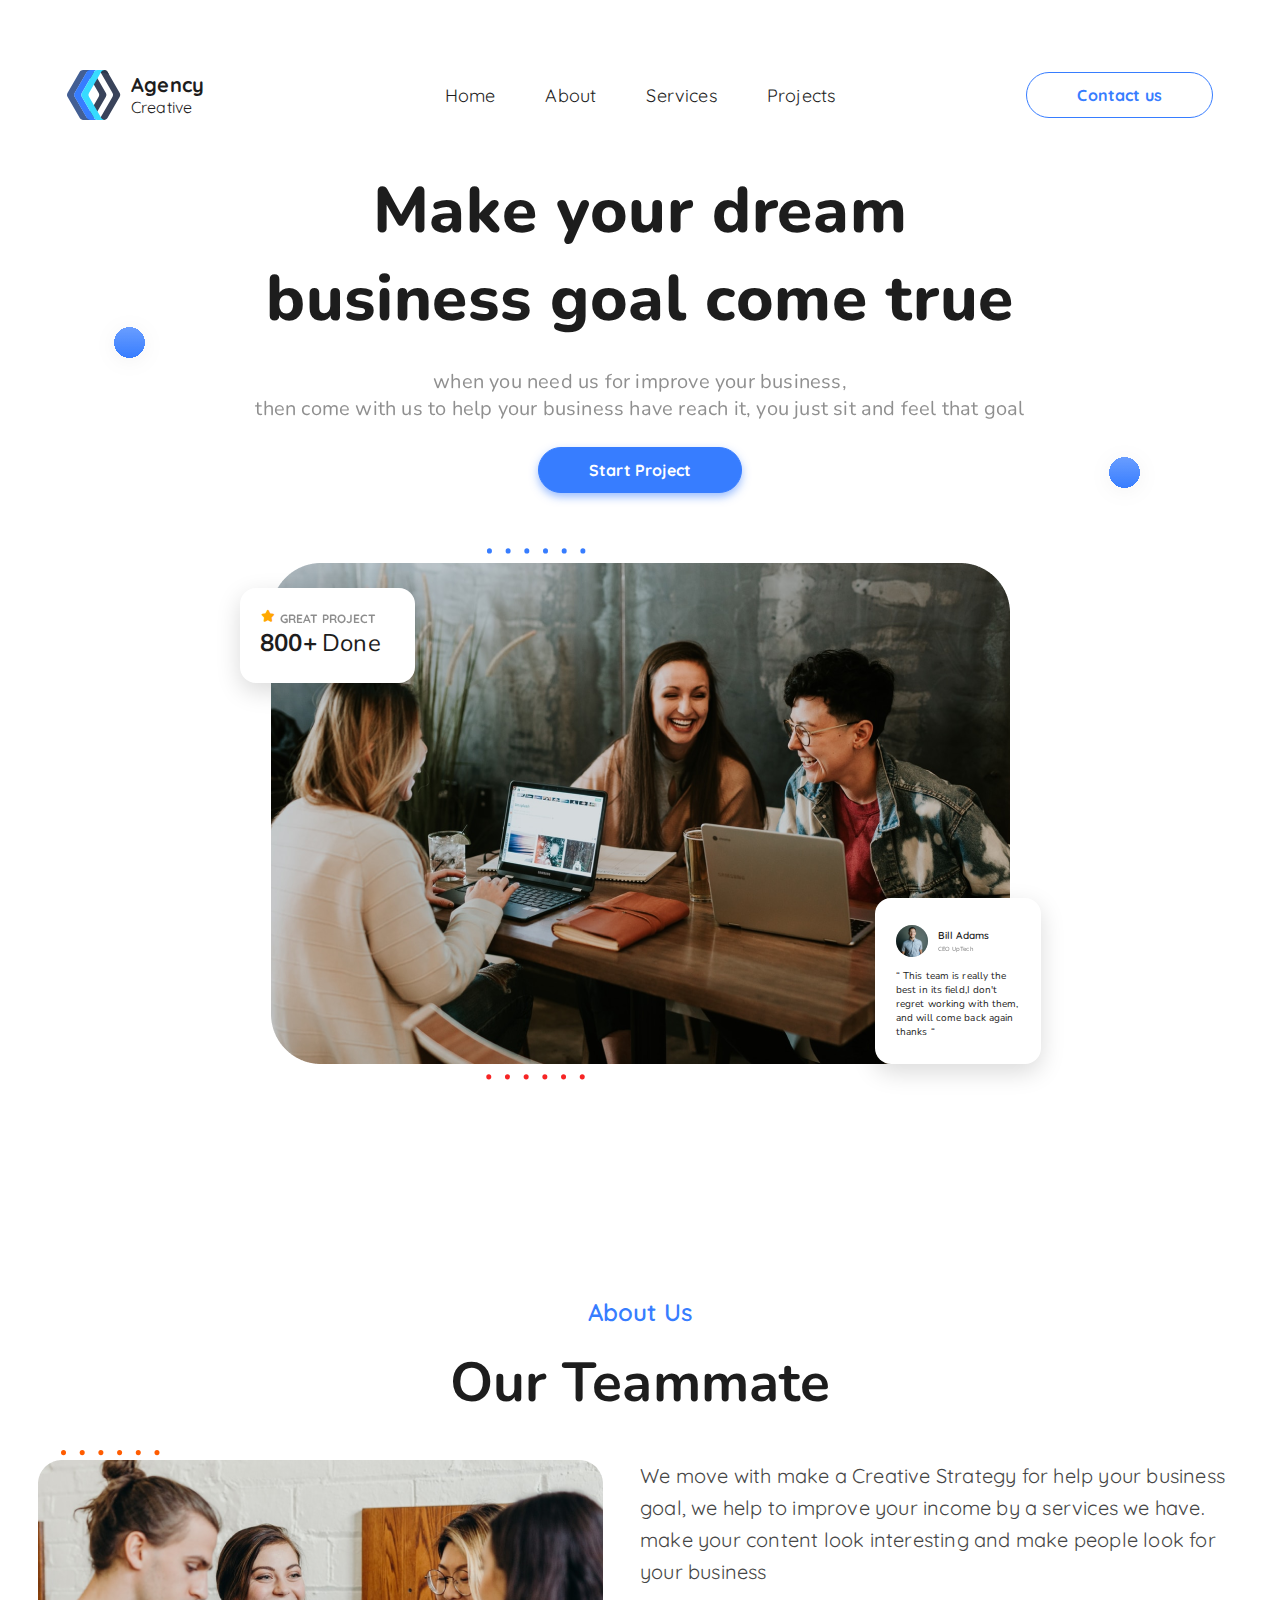
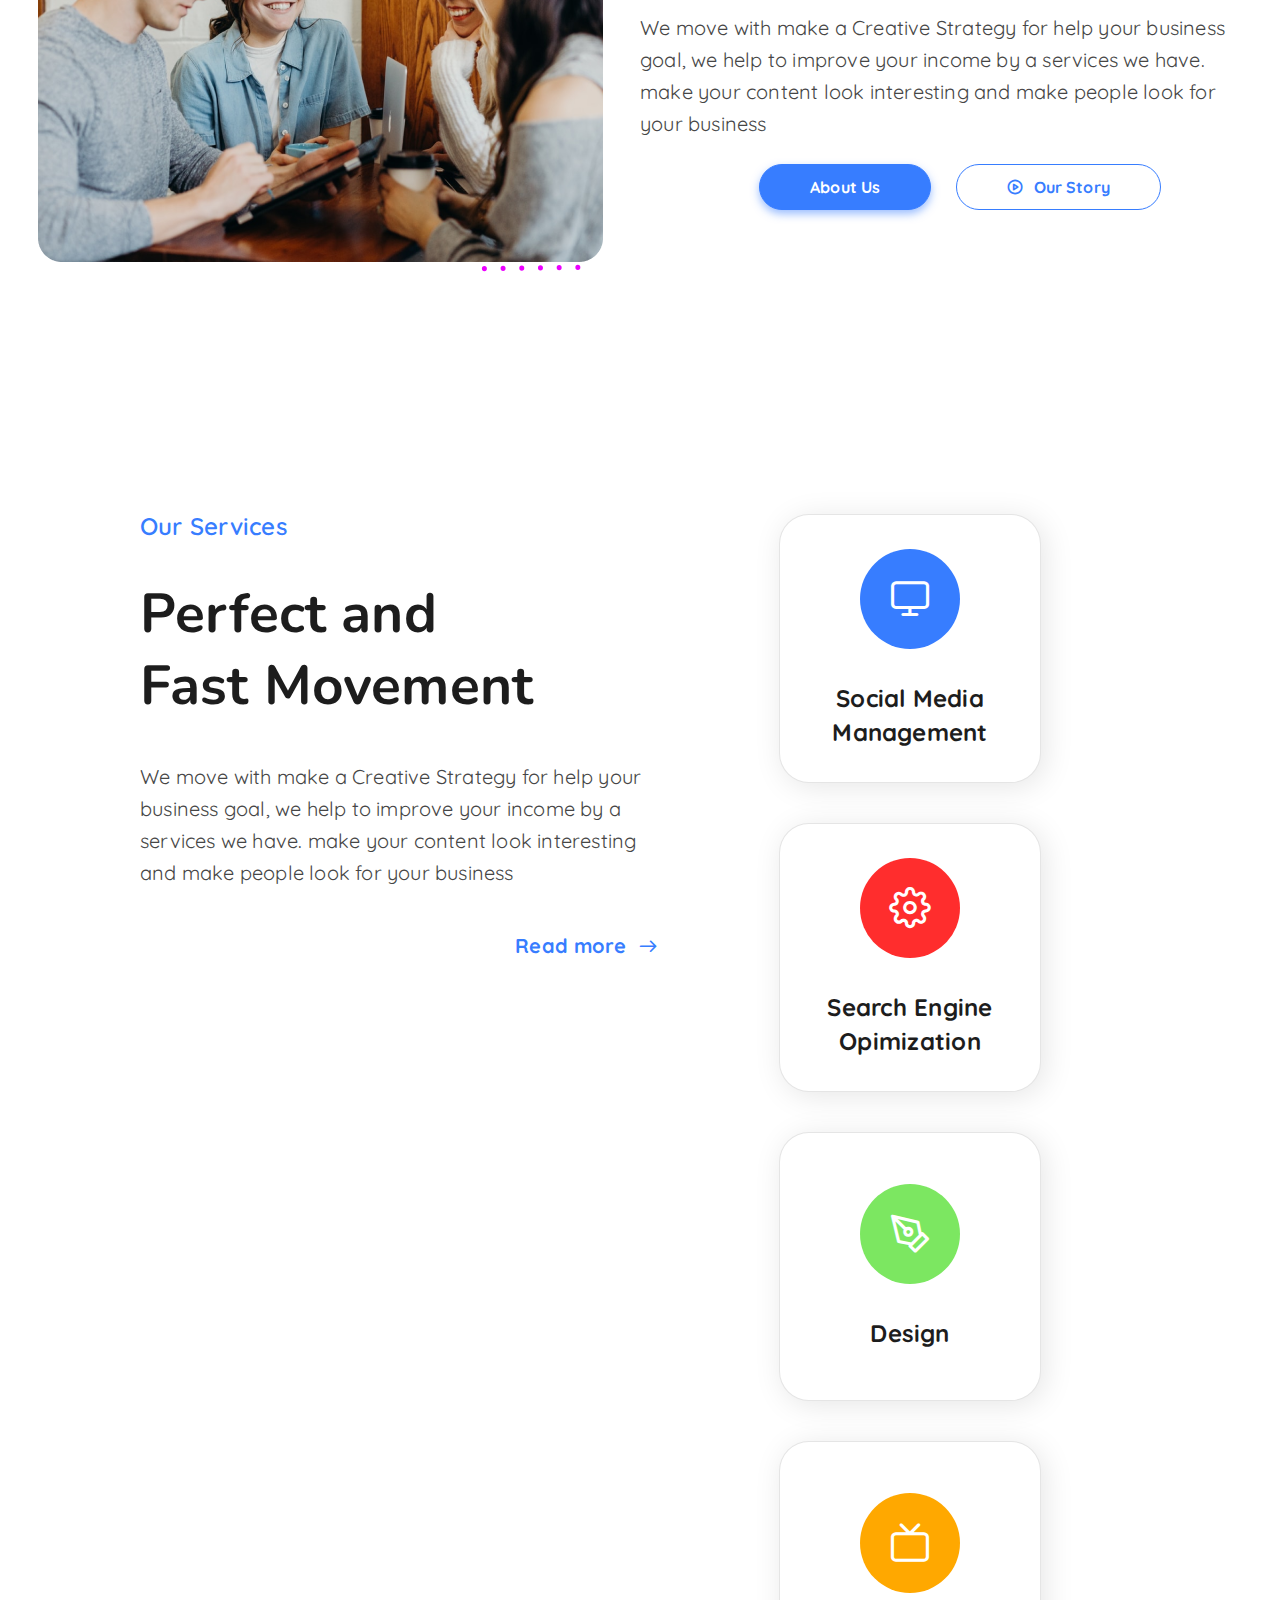
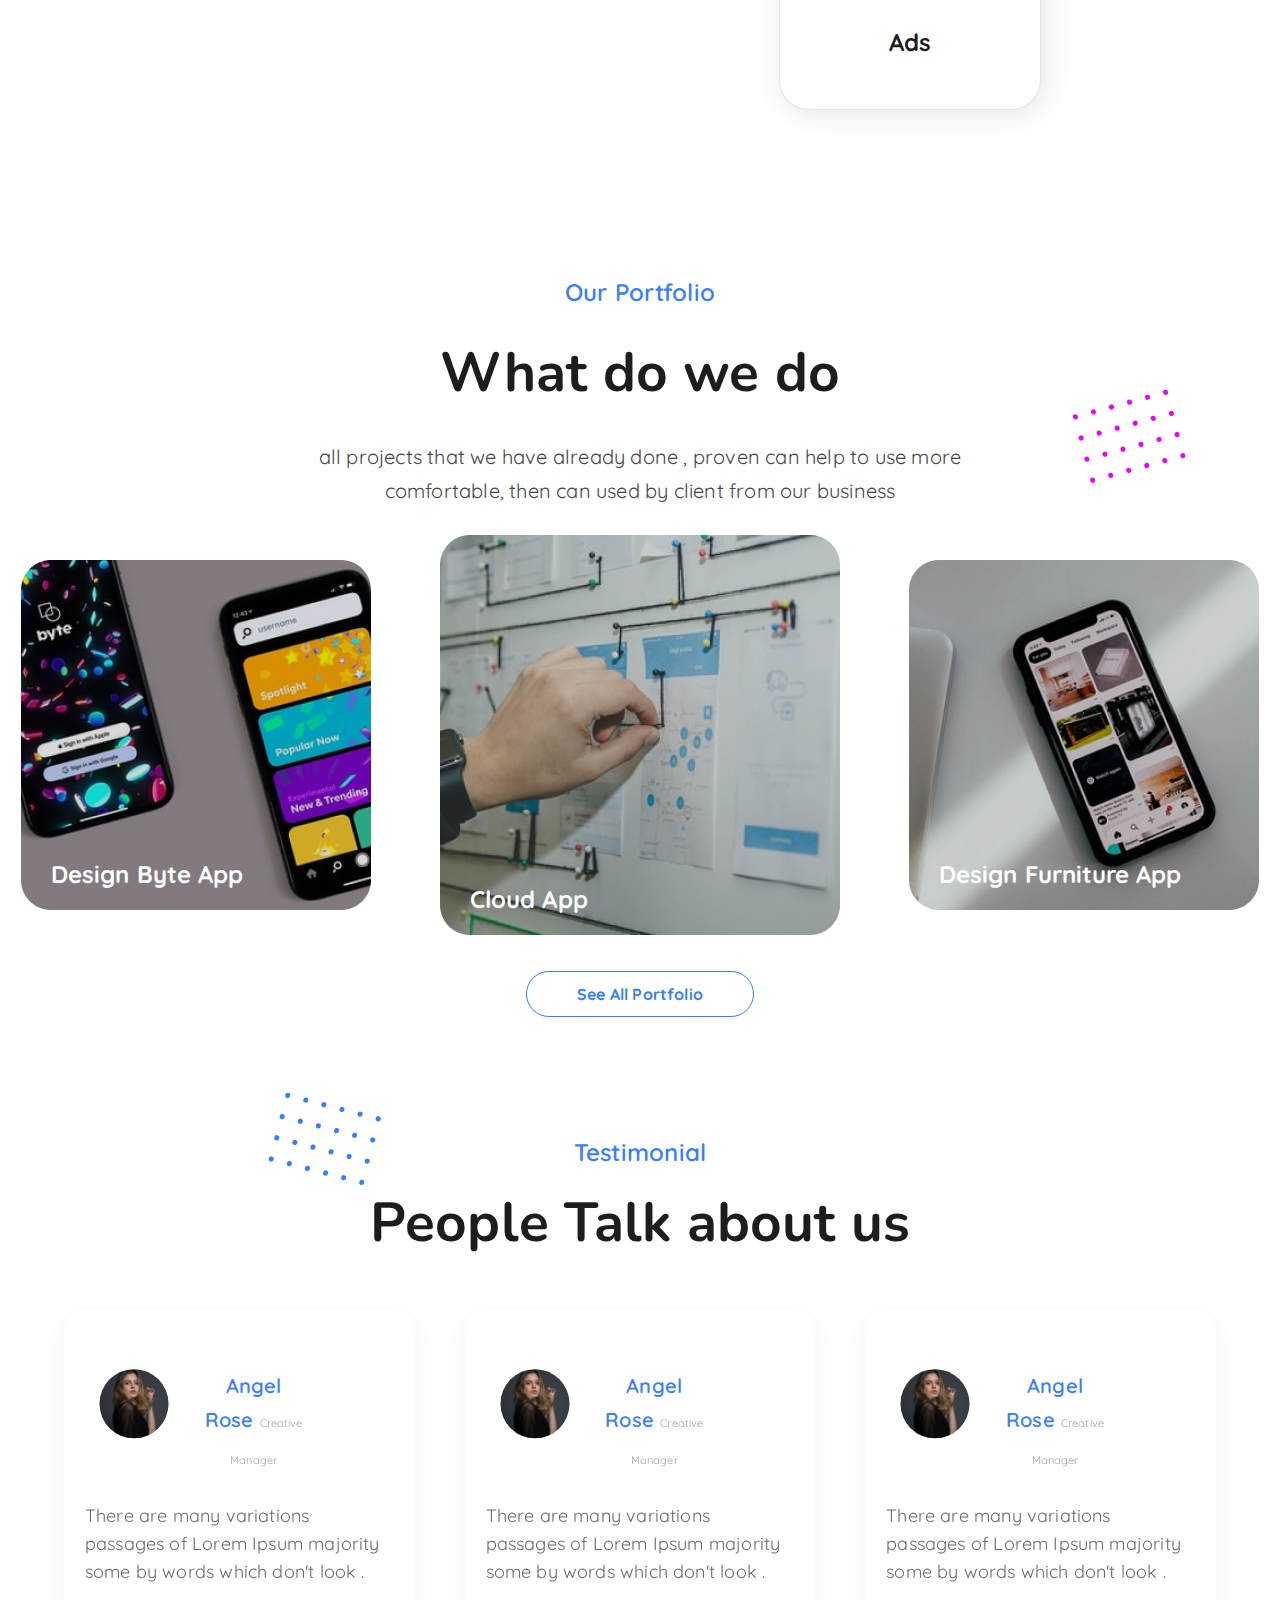
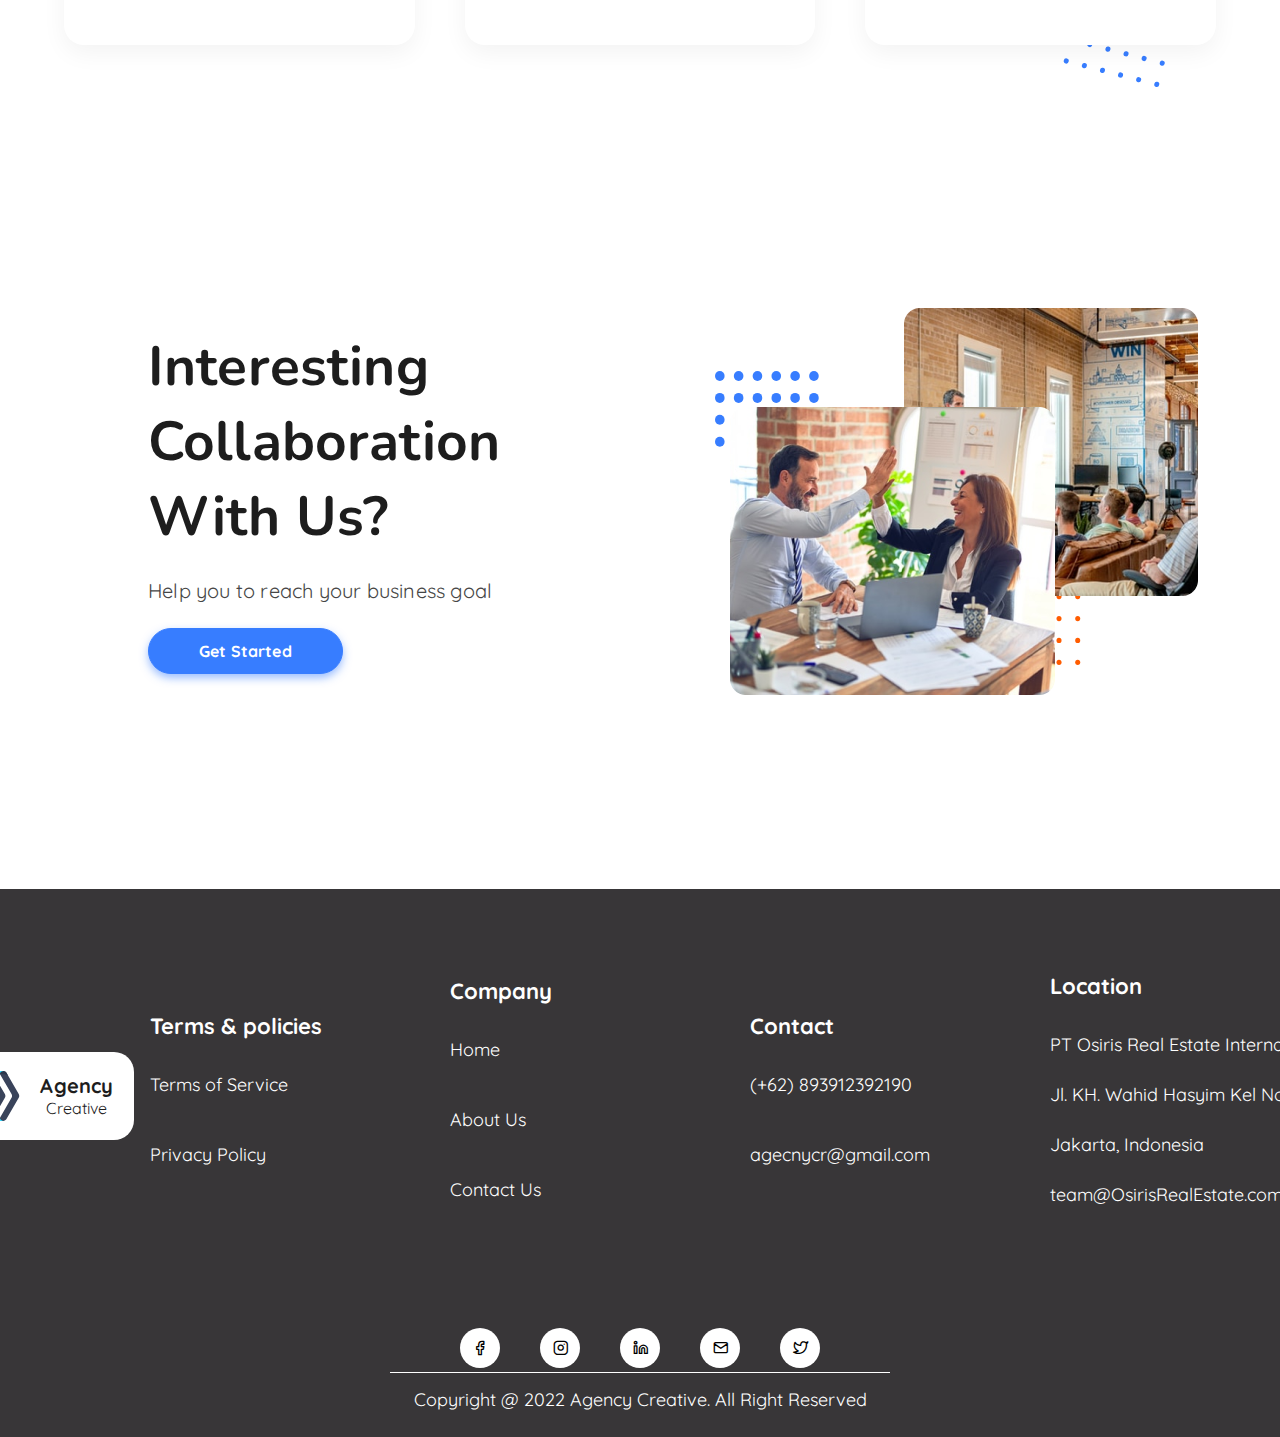
==== index.html @ a47e3cff "final project" ====
<!DOCTYPE html>
<html lang="en">
  <head>
    <meta charset="UTF-8" />
    <meta name="viewport" content="width=device-width, initial-scale=1.0" />
    <title>Landing Page</title>
    <link rel="stylesheet" href="./assets/css/style.css" />
    <link
      rel="stylesheet"
      href="https://cdnjs.cloudflare.com/ajax/libs/font-awesome/6.4.2/css/all.min.css"
      integrity="sha512-z3gLpd7yknf1YoNbCzqRKc4qyor8gaKU1qmn+CShxbuBusANI9QpRohGBreCFkKxLhei6S9CQXFEbbKuqLg0DA=="
      crossorigin="anonymous"
      referrerpolicy="no-referrer"
    />
    <link rel="stylesheet" href="./assets/icons/icons/style.css" />
    <link rel="stylesheet" href="./assets/css/responsive.css" />
  </head>
  <body>
    <!-- Landing Page Header part -->
    <header class="landing-page-header">
      <div class="container header-container">
        <nav class="navbar">
          <ul class="navbar-list">
            <li class="navbar-list--item list-item--total">
              <img
                class="navbar-list--item__image"
                src="./assets/img/creative_agency_svg.svg"
                alt="creative agency picture or image"
              />
              <div class="navbar-list--title">
                <a
                  href="agency creative page link"
                  class="navbar-list--title__paragraf"
                  >Agency</a
                >
                <span class="navbar-list--title__subtitle">Creative</span>
              </div>
            </li>
            <li class="navbar-list--item">
              <ul class="navbar-link--list">
                <li class="navbar-link--list__item">
                  <a href="" class="navbar-list--item__link">Home</a>
                </li>
                <li class="navbar-link--list__item">
                  <a href="" class="navbar-list--item__link">About</a>
                </li>
                <li class="navbar-link--list__item">
                  <a href="" class="navbar-list--item__link">Services</a>
                </li>
                <li class="navbar-link--list__item">
                  <a href="" class="navbar-list--item__link">Projects</a>
                </li>
              </ul>
            </li>
            <li class="navbar-list--item list-item--button">
              <button class="navbar-list--item__button common-button-item">
                Contact us
              </button>
            </li>
          </ul>
        </nav>
      </div>
    </header>

    <!-- Landing Page Main part -->
    <main>
      <!-- Introduction section -->
      <section class="introduction-section">
        <div class="container introduction-container">
          <img
            src="./assets/img/blue ball.svg"
            alt="blue balll"
            class="blue-ball"
          />
          <img
            src="./assets/img/COMRED BALL.svg"
            alt="RED balll"
            class="red-ball"
          />
          <div class="introduction-item">
            <h1 class="introduction-item--title">
              Make your dream business goal come true
            </h1>
            <p class="introduction-item--subtitle">
              when you need us for improve your business,<br />
              then come with us to help your business have reach it, you just
              sit and feel that goal
            </p>
            <button class="introduction-item--button common-button-item">
              Start Project
            </button>
          </div>
          <img
            src="./assets/img/blue ball.svg"
            alt="blue balll"
            class="blue-ball2"
          />
          <div class="introduction-project">
            <div class="introduction-project--bluedott">
              <img src="./assets/img/blue-dott.svg" alt="blue dotted image" />
            </div>
            <div class="introduction-project--card">
              <i class="icon-star-1"></i>
              <span class="introduction-project--card__title"
                >Great Project</span
              >
              <p class="introduction-project--card__subtitle">
                <span class="introduction-project--card__insubtitle">800+</span>
                Done
              </p>
            </div>
            <img
              src="./assets/img/project about.png"
              alt="project about conversition"
              class="introduction-project--card__image"
            />
            <div class="introduction-project--authorcard">
              <div class="introduction-project--authorcard__image">
                <img src="./assets/img/CEO-1.svg" alt="ceo one picture" />
                <p class="introduction-project--authorcard__name">
                  Bill Adams
                  <span class="introduction-project--authorcard__subtitle"
                    >CEO UpTech</span
                  >
                </p>
              </div>
              <p class="introduction-project--authorcard__about">
                “ This team is really the best in its field,I don't regret
                working with them, and will come back again thanks “
              </p>
            </div>
            <div class="introduction-project--reddott">
              <img src="./assets/img/red-dott.svg" alt="red dotted image" />
            </div>
          </div>
        </div>
      </section>
      <!-- About section -->
      <section class="section-about">
        <div class="container container-section--about">
          <a href="#" class="section-about--mean">About Us</a>
          <p class="section-about--title common-style">Our Teammate</p>
          <div class="section-about--card">
            <div class="section-about--card__item">
              <img
                src="./assets/img/origin-dott.svg"
                alt="red dotted picture"
                class="card-item--odott"
              />
              <img src="./assets/img/our-team.png" alt="our team group" />
              <img
                src="./assets/img/violet-dott.svg"
                alt="violet dotted picture"
                class="card-item--vdott"
              />
            </div>
            <div class="section-about--card__item">
              <p class="about-section--item__subtitle common-paragraf">
                We move with make a Creative Strategy for help your business
                goal, we help to improve your income by a services we have. make
                your content look interesting and make people look for your
                business
              </p>
              <p class="about-section--item__subtitle common-paragraf">
                We move with make a Creative Strategy for help your business
                goal, we help to improve your income by a services we have. make
                your content look interesting and make people look for your
                business
              </p>
              <div class="card-item-buttons">
                <button
                  class="about-section--item__button common-button-item introduction-item--button"
                >
                  About Us
                </button>
                <button
                  class="about-section--item__button common-button-item navbar-list--item__button"
                >
                  <i class="icon-play-circle"></i>Our Story
                </button>
              </div>
            </div>
          </div>
        </div>
      </section>
      <!-- Perfect and Fast Movement -->
      <section class="move-section">
        <div class="container">
          <div class="movement-item movemnet-item--container">
            <a href="#" class="movement-item--link">Our Services</a>
            <p class="movement-item--title common-style">
              Perfect and Fast Movement
            </p>
            <span class="movement-item--subtitle common-paragraf"
              >We move with make a Creative Strategy for help your business
              goal, we help to improve your income by a services we have. make
              your content look interesting and make people look for your
              business</span
            >
            <a href="#" class="movement-item--read"
              >Read more <i class="icon-arrow-right"></i
            ></a>
          </div>
          <div class="movement-item">
            <div class="movement-item--card">
              <div class="movement-item--card__circle circle-1">
                <i class="icon-monitor"></i>
              </div>
              <p class="movement-item--card__title">Social Media Management</p>
            </div>
            <div class="movement-item--card">
              <div class="movement-item--card__circle circle-2">
                <i class="icon-settings"></i>
              </div>
              <p class="movement-item--card__title">
                Search Engine Opimization
              </p>
            </div>
            <div class="movement-item--card">
              <div class="movement-item--card__circle circle-3">
                <i class="icon-pen-tool"></i>
              </div>
              <p class="movement-item--card__title">Design</p>
            </div>
            <div class="movement-item--card">
              <div class="movement-item--card__circle circle-4">
                <i class="icon-tv"></i>
              </div>
              <p class="movement-item--card__title">Ads</p>
            </div>
          </div>
        </div>
      </section>
      <!-- Our Portfolio -->
      <section class="portfolio">
        <div class="container">
          <a href="#" class="portfolio-link">Our Portfolio</a>
          <p class="portfolio-title common-style">What do we do</p>
          <span class="portfolio-subtitle"
            >all projects that we have already done , proven can help to use
            more comfortable, then can used by client from our business</span
          >
          <div class="portfolio--violetdott">
            <img src="./assets/img/violet-dott.svg" alt="violet dotted image" />
          </div>
          <div class="portfolio-container">
            <div class="portfolio-container--card">
              <p class="portfolio-container--card__title">Design Byte App</p>
              <img src="./assets/img/mobile-1.png" alt="" />
            </div>
            <div class="portfolio-container--card">
              <p class="portfolio-container--card__title">Cloud App</p>
              <img src="./assets/img/mobile-2.png" alt="" />
            </div>
            <div class="portfolio-container--card">
              <p class="portfolio-container--card__title">
                Design Furniture App
              </p>
              <img src="./assets/img/mobile-3.png" alt="" />
            </div>
          </div>
          <button
            class="portfolio-button common-button-item navbar-list--item__button"
          >
            See All Portfolio
          </button>
        </div>
      </section>
      <!-- Testimonial -->
      <section class="testimonial-section">
        <div class="container">
          <div class="testimonial-section--firstdott">
            <img src="./assets/img/blue-dott.svg" alt="blue dott image" />
          </div>
          <a href="#" class="testimonial-section--link">Testimonial</a>
          <p class="testimonial-section--title common-style">
            People Talk about us
          </p>
          <div class="testimonial-section--card">
            <div class="testimonial-section--card__item">
              <div class="section-card--item">
                <img
                  src="./assets/img/manager.svg"
                  alt="testimonial girl picture"
                  class="section-card--img"
                />
                <p class="secction-card--authorname">
                  Angel Rose
                  <span class="section-card--subtitle">Creative Manager</span>
                </p>
              </div>
              <p class="section-card--about">
                There are many variations passages of Lorem Ipsum majority some
                by words which don't look .
              </p>
            </div>
            <div class="testimonial-section--card__item">
              <div class="section-card--item">
                <img
                  src="./assets/img/manager.svg"
                  alt="testimonial girl picture"
                  class="section-card--img"
                />
                <p class="secction-card--authorname">
                  Angel Rose
                  <span class="section-card--subtitle">Creative Manager</span>
                </p>
              </div>
              <p class="section-card--about">
                There are many variations passages of Lorem Ipsum majority some
                by words which don't look .
              </p>
            </div>
            <div class="testimonial-section--card__item">
              <div class="section-card--item">
                <img
                  src="./assets/img/manager.svg"
                  alt="testimonial girl picture"
                  class="section-card--img"
                />
                <p class="secction-card--authorname">
                  Angel Rose
                  <span class="section-card--subtitle">Creative Manager</span>
                </p>
              </div>
              <p class="section-card--about">
                There are many variations passages of Lorem Ipsum majority some
                by words which don't look .
              </p>
            </div>
          </div>
          <div class="testimonial-section--secdott">
            <img src="./assets/img/blue-dott.svg" alt="blue dott image" />
          </div>
        </div>
      </section>
      <!-- Interest section -->
      <section class="interest-section">
        <div class="container">
          <div class="interest-card">
            <p class="interest-card--title common-style">
              Interesting Collaboration With Us?
            </p>
            <span class="interest-card--subtitle"
              >Help you to reach your business goal</span
            >
            <button
              class="interest-card--button common-button-item introduction-item--button"
            >
              Get Started
            </button>
          </div>
          <div class="interest-card">
            <div class="interest-card--firstdott">
              <img
                src="./assets/img/boldblue-dott.svg"
                alt="bold blue dott image"
              />
            </div>
            <img
              src="./assets/img/group-1.png"
              alt="group one conversition picture"
              class="interest-card--group1"
            />
            <img
              src="./assets/img/group-2.png"
              alt="group two conversition picture"
              class="interest-card--group2"
            />
            <div class="interest-card--sectdott">
              <img
                src="./assets/img/manyorigin-dott.svg"
                alt="origin dott image"
              />
            </div>
          </div>
        </div>
      </section>

      <!-- Footer -->
      <footer class="footer">
        <section class="footer-section">
          <div class="container">
            <div class="footer-container">
              <ul class="footer-list">
                <li class="footer-list--item">
                  <ul class="footer-list--item__lists">
                    <li class="lists-item list-card">
                      <img
                        src="./assets/img/creative_agency_svg.svg"
                        alt="creative agency picture or image"
                      />
                      <div class="lists-item--paragraf">
                        <a
                          href="agency creative page link"
                          class="lists-item--paragraf__title"
                          >Agency</a
                        >
                        <span class="lists-item--paragraf__subtitle"
                          >Creative</span
                        >
                      </div>
                    </li>
                  </ul>
                </li>
                <li class="footer-list--item">
                  <ul class="footer-list--item__lists">
                    <li class="lists-item">
                      <span class="lists-item--title">Terms & policies</span>
                      <p class="lists-item--subtitle">Terms of Service</p>
                      <p class="lists-item--subtitle">Privacy Policy</p>
                    </li>
                  </ul>
                </li>
                <li class="footer-list--item">
                  <ul class="footer-list--item__lists">
                    <li class="lists-item">
                      <span class="lists-item--title">Company</span>
                      <a href="#" class="lists-item--subtitle">Home</a>
                      <a href="#" class="lists-item--subtitle">About Us</a>
                      <a href="#" class="lists-item--subtitle"> Contact Us</a>
                    </li>
                  </ul>
                </li>
                <li class="footer-list--item">
                  <ul class="footer-list--item__lists">
                    <li class="lists-item">
                      <span class="lists-item--title">Contact</span>
                      <span class="lists-item--subtitle">
                        (+62) 893912392190</span
                      >
                      <span class="lists-item--subtitle"
                        >agecnycr@gmail.com</span
                      >
                    </li>
                  </ul>
                </li>
                <li class="footer-list--item">
                  <ul class="footer-list--item__lists">
                    <li class="lists-item">
                      <span class="lists-item--title">Location</span>
                      <p class="lists-item--subtitle">
                        PT Osiris Real Estate Internasional Jl. KH. Wahid Hasyim
                        Kel No.10D Jakarta, Indonesia team@OsirisRealEstate.com
                      </p>
                    </li>
                  </ul>
                </li>
              </ul>
            </div>
          </div>
        </section>
        <section class="footer-end-section">
          <div class="container">
            <div class="footer-icons">
              <div class="footer-icons--div">
                <i class="icon-facebook"></i>
              </div>
              <div class="footer-icons--div">
                <i class="icon-instagram"></i>
              </div>
              <div class="footer-icons--div">
                <i class="icon-linkedin"></i>
              </div>
              <div class="footer-icons--div">
                <i class="icon-maill"></i>
              </div>
              <div class="footer-icons--div">
                <i class="icon-twitter"></i>
              </div>
            </div>
            <div class="footer-end--div">
              <p>Copyright @ 2022 Agency Creative. All Right Reserved</p>
            </div>
          </div>
        </section>
      </footer>
    </main>
  </body>
</html>
---- assets/css/style.css ----
* {
  margin: 0;
  padding: 0;
  box-sizing: border-box;
}
@font-face {
  font-family: "Quicksand";
  src: url("../fonts/Quicksand-Regular.ttf");
  font-weight: 400;
}
@font-face {
  font-family: "Nunito";
  src: url("../fonts/Nunito-Regular.ttf");
  font-weight: 400;
}
@font-face {
  font-family: "Quicksand";
  src: url("../fonts/Quicksand-SemiBold.ttf");
  font-weight: 600;
}
@font-face {
  font-family: "Quicksand";
  src: url("../fonts/Quicksand-Bold.ttf");
  font-weight: 700;
}
@font-face {
  font-family: "Nunito";
  src: url("../fonts/Nunito-Bold.ttf");
  font-weight: 700;
}
@font-face {
  font-family: "Nunito";
  src: url("../fonts/Nunito-ExtraBold.ttf");
  font-weight: 800;
}

:root {
  --color-black: #1d1d1d;
  --font-quicksand: "Quicksand";
  --color-blue: #377dff;
  --color-white: #fff;
  --font-nunito: "Nunito";
  --color-grey: #464646;
  --color-lightblack: #383638;
  --color-yellow: #f8bd38;
  --color-red: #ff2d2d;
  --color-green: #7ce761;
  --color-yellow: #ffa800;
}
.blue-ball {
  position: absolute;
  top: 120px;
  left: 94px;
}
.red-ball {
  position: absolute;
  bottom: 160px;
  left: 294px;
}
.blue-ball2 {
  position: absolute;
  top: 250px;
  right: 120px;
}
.common-style {
  color: var(--color-black, #1d1d1d);
  font-family: var(--font-nunito, "Nunito");
  font-size: 55px;
  font-weight: 700;
  letter-spacing: 0.165px;
}
.common-paragraf {
  color: var(--color-grey, #464646);
  font-family: var(--font-Quicksand, "Quicksand");
  font-size: 20px;
  font-weight: 400;
  letter-spacing: 0.2px;
}
.landing-page-header {
  width: 100%;
  height: 190px;
  display: flex;
  align-items: center;
  justify-content: center;
  .header-container {
    width: 90%;
    height: 100%;
    display: flex;
    align-items: center;
    justify-content: center;
  }
  .navbar {
    width: 100%;
    height: 30%;
    .navbar-list {
      width: 100%;
      height: 100%;
      display: flex;
      align-items: center;
      justify-content: center;
      list-style: none;
      .navbar-list--item {
        width: 100%;
        height: 50px;
        margin: 3px;
        .navbar-list--item__image img {
          width: 53px;
          height: 49px;
          object-fit: cover;
          object-position: center;
        }
        .navbar-link--list {
          width: 100%;
          height: 100%;
          list-style: none;
          display: flex;
          justify-content: center;
          align-items: center;
          gap: 50px;
          .navbar-link--list__item > .navbar-list--item__link {
            color: var(--color-black, #1d1d1d);
            font-family: var(--font-Quicksand, "Quicksand");
            font-size: 18px;
            font-weight: 400;
            letter-spacing: 0.18px;
            text-decoration: none;
          }
        }
      }
    }
  }
}
.navbar-list--item__button {
  background-color: var(--color-white, #fff);
  border: 1px solid var(--color-blue, #377dff);
  color: var(--color-blue, #377dff);
}
.list-item--total {
  display: flex;
  align-items: center;
  gap: 10px;
  .navbar-list--title {
    width: 72px;
    .navbar-list--title__paragraf {
      color: var(--color-black, #1d1d1d);
      font-family: var(--font-Quicksand, "Quicksand");
      font-size: 20px;
      text-decoration: none;
      font-weight: 700;
      line-height: 24px;
      letter-spacing: 0.2px;
    }
    .navbar-list--title__subtitle {
      color: var(--color-black, #1d1d1d);
      font-family: var(--font-Quicksand, "Quicksand");
      font-size: 16px;
      font-weight: 400;
      letter-spacing: 0.16px;
    }
  }
}
.list-item--button {
  gap: 10px;
  display: flex;
  align-items: center;
  justify-content: end;
}
.introduction-section {
  width: 100%;
  position: relative;
  .introduction-container {
    width: 100%;
    height: 900px;
    display: flex;
    justify-content: center;
    align-items: center;
    flex-direction: column;
    gap: 20px;
    .introduction-item {
      width: 890px;
      height: 374px;
      position: relative;
      display: flex;
      justify-content: center;
      align-items: center;
      flex-direction: column;
      gap: 25px;
      .introduction-item--title {
        width: 90%;
        color: var(--color-black, #1d1d1d);
        text-align: center;
        font-family: var(--font-nunito, "Nunito");
        font-size: 64px;
        font-weight: 800;
        letter-spacing: 0.64px;
      }
      .introduction-item--subtitle {
        color: var(--grey-color, #464646);
        font-family: var(--font-nunito, "Nunito");
        font-size: 20px;
        font-weight: 400;
        letter-spacing: 0.2px;
        opacity: 0.6;
        text-align: center;
      }
    }
  }
}
.introduction-item--button {
  background: var(--color-blue, #377dff);
  box-shadow: 0px 4px 8px 0px rgba(55, 125, 255, 0.5);
  border: 1px solid var(--color-blue);
  color: var(--color-white, #fff);
}
.common-button-item {
  padding: 12px 50px;
  border-radius: 24px;
  display: flex;
  flex-direction: column;
  justify-content: center;
  align-items: center;
  font-size: 16px;
  font-weight: 700;
  font-family: var(--font-quicksand, "Quicksand");
  letter-spacing: 0.16px;
}
.introduction-project {
  width: 65%;
  height: 650px;
  padding: 50px 0px;
  display: flex;
  justify-content: center;
  align-items: center;
  position: relative;
  .introduction-project--authorcard {
    width: 166px;
    height: 166px;
    padding: 27px 20px 25px 21px;
    border-radius: 16px;
    position: absolute;
    right: 15px;
    bottom: 50px;
    background: var(--color-white, #fff);
    box-shadow: 0px 8px 24px 0px rgba(0, 0, 0, 0.15);
    .introduction-project--authorcard__image {
      padding-bottom: 12px;
      display: flex;
      align-items: center;
      flex-direction: row;
      gap: 10px;
    }
    .introduction-project--authorcard__name {
      color: var(--color-black, #1d1d1d);
      font-family: var(--font-Quicksand, "Quicksand");
      font-size: 10px;
      font-weight: 600;
      letter-spacing: 0.1px;
      display: flex;
      flex-direction: column;
      gap: 3px;
    }
    .introduction-project--authorcard__subtitle {
      color: var(--color-black, #1d1d1d);
      font-family: var(--font-Quicksand, "Quicksand");
      font-size: 6px;
      font-weight: 600;
      letter-spacing: 0.06px;
      opacity: 0.5;
    }
    .introduction-project--authorcard__about {
      width: 125px;
      color: var(--color-black, #1d1d1d);
      font-family: var(--font-nunito, "Nunito");
      font-size: 10px;
      font-weight: 400;
      letter-spacing: 0.1px;
    }
  }
}
.introduction-project--bluedott {
  position: absolute;
  top: 35px;
  left: 262px;
  z-index: -1;
}
.introduction-project--reddott {
  position: absolute;
  bottom: 30px;
  left: 262px;
  z-index: -1;
}
.introduction-project--card {
  width: 175px;
  height: 95px;
  padding: 20px 30px 16px 20px;
  color: var(--color-black, #1d1d1d);
  border-radius: 16px;
  background: var(--color-white, #fff);
  box-shadow: 0px 8px 24px 0px rgba(0, 0, 0, 0.15);
  position: absolute;
  top: 75px;
  left: 16px;
  .introduction-project--card__image {
    object-fit: cover;
    object-position: center;
    z-index: 2;
  }
  .icon-star-1 {
    width: 24px;
    height: 24px;
    font-weight: 900;
    color: var(--color-yellow, #f8bd38);
  }
  .introduction-project--card__title {
    width: 100%;
    font-family: var(--font-Quicksand, "Quicksand");
    font-size: 12px;
    font-weight: 700;
    letter-spacing: 0.12px;
    opacity: 0.5;
    text-transform: uppercase;
  }
  .introduction-project--card__subtitle {
    display: flex;
    gap: 5px;
    font-family: var(--font-nunito, "Nunito");
    font-size: 24px;
    font-weight: 400;
    letter-spacing: 0.24px;
    .introduction-project--card__insubtitle {
      font-family: var(--font-nunito, "Nunito");
      font-weight: 700;
      letter-spacing: 0.24px;
    }
  }
}
.section-about {
  width: 100%;
  height: 100%;
  padding-top: 60px;
  text-align: center;
  .section-about--mean {
    color: var(--color-blue, #377dff);
    font-family: var(--font-Quicksand, "Quicksand");
    font-size: 24px;
    font-weight: 600;
    line-height: 24px;
    letter-spacing: 0.24px;
    text-decoration: none;
  }
  .section-about--title {
    margin-top: 20px;
  }
  .section-about--card {
    width: 100%;
    margin-top: 40px;
    display: flex;
    justify-content: center;
    align-items: center;
    .section-about--card__item {
      width: 50%;
      height: 402px;
      position: relative;
      .card-item--odott {
        position: absolute;
        top: -10px;
        left: 61px;
        z-index: -1;
      }
      .card-item--vdott {
        position: absolute;
        bottom: -10px;
        right: 59px;
        z-index: -1;
      }
      .card-item-buttons {
        display: flex;
        align-items: center;
        justify-self: center;
        gap: 25px;
      }
      .about-section--item__subtitle {
        margin-bottom: 24px;
        text-align: left;
        width: 610px;
        height: 128px;
        color: var(--color-grey, #464646);
        font-family: var(--font-Quicksand, "Quicksand");
        font-size: 20px;
        font-weight: 400;
        line-height: 32px;
        letter-spacing: 0.2px;
      }
      .about-section--item__button {
        display: flex;
        align-items: center;
        justify-content: center;
        flex-direction: row;
        gap: 10px;
        .icon-play-circle {
          font-weight: 900;
          color: var(--color-blue, #377dff);
        }
      }
    }
  }
}
.container-section--about {
  width: 100%;
  margin-top: 150px;
}
.movemnet-item--container {
  display: flex;
  justify-content: center;
  flex-direction: column;
  gap: 32px;
  padding: 0px 100px;
}
.move-section {
  width: 100%;
  height: 100%;
  padding: 200px 100px 130px 100px;
  margin-top: 12px;
  .container {
    width: 100%;
    height: 100%;
    display: flex;
    .movement-item {
      width: 50%;
      height: 100%;
      display: flex;
      justify-content: center;
      flex-wrap: wrap;
      gap: 40px;
      padding: 40px;
      .movement-item--link {
        color: var(--color-blue, #377dff);
        font-family: var(--font-Quicksand, "Quicksand");
        font-size: 24px;
        font-weight: 600;
        line-height: 24px;
        letter-spacing: 0.24px;
        text-decoration: none;
      }
      .movement-item--title {
        width: 419px;
        line-height: 130%;
      }
      .movement-item--subtitle {
        width: 520px;
        line-height: 32px;
      }
      .movement-item--read {
        color: var(--color-blue, #377dff);
        font-family: var(--font-Quicksand, "Quicksand");
        font-size: 20px;
        font-weight: 700;
        line-height: 34px;
        letter-spacing: 0.2px;
        text-decoration: none;
        display: flex;
        justify-content: end;
        gap: 10px;
        .icon-arrow-right {
          width: 24px;
          height: 24px;
          display: flex;
          align-items: center;
          justify-content: center;
          margin-top: 5px;
        }
      }
      .movement-item--card {
        width: 262px;
        height: 269px;
        border-radius: 30px;
        display: flex;
        align-items: center;
        justify-content: center;
        flex-direction: column;
        gap: 32px;
        border: 1px solid rgba(0, 0, 0, 0.1);
        background: var(--color-white, #fff);
        box-shadow: 4px 4px 30px 0px rgba(0, 0, 0, 0.1);
        .movement-item--card__circle {
          width: 100px;
          height: 100px;
          background-color: aqua;
          display: flex;
          justify-content: center;
          font-size: 42px;
          align-items: center;
          border-radius: 50%;
          color: var(--color-white, #fff);
        }
        .movement-item--card__title {
          color: var(--color-black, #1d1d1d);
          text-align: center;
          font-family: var(--font-Quicksand, "Quicksand");
          font-size: 24px;
          font-weight: 700;
          line-height: 34px;
          letter-spacing: 0.24px;
        }
        .circle-1 {
          background-color: var(--color-blue, #377dff);
        }
        .circle-2 {
          background-color: var(--color-red, #ff2d2d);
        }
        .circle-3 {
          background-color: var(--color-green, #7ce761);
        }
        .circle-4 {
          background-color: var(--color-yellow, #f8bd38);
        }
      }
    }
  }
}
.testimonial-section {
  width: 100%;
  height: 504px;
  text-align: center;
  margin-top: 100px;
  .container {
    width: 90%;
    height: 100%;
    position: relative;
    margin: auto;
    .testimonial-section--link {
      color: var(--color-blue, #377dff);
      font-family: var(--font-Quicksand, "Quicksand");
      font-size: 24px;
      font-weight: 600;
      line-height: 24px;
      text-decoration: none;
      letter-spacing: 0.24px;
    }
    .testimonial-section--title {
      padding-top: 20px;
    }
    .testimonial-section--card {
      padding-top: 50px;
      display: flex;
      align-items: center;
      justify-content: center;
      flex-direction: row;
      gap: 50px;
      .testimonial-section--card__item {
        width: 380px;
        height: 335px;
        border-radius: 20px;
        background: #fff;
        box-shadow: 0px 8px 24px 0px rgba(0, 0, 0, 0.05);
        display: flex;
        align-items: center;
        justify-content: center;
        flex-direction: column;
        .section-card--item {
          width: 80%;
          padding-bottom: 25px;
          display: flex;
          flex-direction: row;
          gap: 30px;
          .section-card--img {
            width: 70px;
            height: 70px;
          }
          .secction-card--authorname {
            width: 109px;
            color: var(--color-blue, #377dff);
            font-family: var(--font-Quicksand, "Quicksand");
            font-size: 20px;
            font-weight: 600;
            line-height: 34px;
            letter-spacing: 0.2px;
          }
          .section-card--subtitle {
            width: 93px;
            opacity: 0.5;
            color: var(--color-gray, #464646);
            font-family: var(--font-Quicksand, "Quicksand");
            font-size: 11px;
            font-weight: 400;
            line-height: 34px;
            letter-spacing: 0.11px;
          }
        }
        .section-card--about {
          width: 309px;
          opacity: 0.8;
          text-align: left;
          color: var(--color-grey, #464646);
          font-family: var(--font-Quicksand, "Quicksand");
          font-size: 18px;
          font-weight: 400;
          line-height: 28px;
          letter-spacing: 0.18px;
        }
      }
    }
  }
  .testimonial-section--secdott {
    position: absolute;
    bottom: -37px;
    right: 47px;
    transform: rotate(14.484deg);
    z-index: -1;
  }
  .testimonial-section--firstdott {
    position: absolute;
    top: -37px;
    left: 210px;
    transform: rotate(14.484deg);
  }
}
.interest-section {
  width: 100%;
  height: 775px;
  margin-top: 70px;
  display: flex;
  align-items: center;
  justify-content: center;
  .container {
    width: 80%;
    height: 50%;
    position: relative;
    display: flex;
    align-items: center;
    justify-content: center;
    gap: 70px;
    .interest-card {
      width: 50%;
      height: 100%;
      padding: 20px;
      position: relative;
      display: flex;
      align-items: start;
      justify-content: center;
      flex-direction: column;
      gap: 20px;
      .interest-card--title {
        width: 491px;
      }
      .interest-card--subtitle {
        color: var(--color-gray, #464646);
        font-family: var(--font-quicksand, "Nunito");
        font-size: 20px;
        font-weight: 400;
        line-height: 34px;
        letter-spacing: 0.2px;
      }
      .interest-card--group1 {
        width: 325px;
        height: 288px;
        position: absolute;
        bottom: 0;
        z-index: 1;
      }
      .interest-card--group2 {
        width: 294px;
        height: 288px;
        position: absolute;
        top: 0;
        right: -46px;
        z-index: 0;
      }
      .interest-card--firstdott {
        position: absolute;
        top: 63px;
        left: 5px;
      }
      .interest-card--sectdott {
        position: absolute;
        bottom: 26px;
        right: 71px;
        z-index: -1;
      }
    }
  }
}
.portfolio {
  width: 100%;
  height: 760px;
  text-align: center;
  .container {
    position: relative;
    .portfolio--violetdott {
      transform: rotate(-14.484deg);
      position: absolute;
      top: 120px;
      right: 100px;
    }
    .portfolio-button {
      margin: auto;
      margin-top: 34px;
    }
    .portfolio-link {
      color: var(--color-blue, #377dff);
      font-family: var(--font-Quicksand, "Quicksand");
      font-size: 24px;
      font-weight: 600;
      line-height: 24px;
      letter-spacing: 0.24px;
      text-decoration: none;
    }
    .portfolio-title {
      padding-top: 30px;
    }
    .portfolio-subtitle {
      width: 674px !important;
      height: 67px;
      padding-top: 30px;
      color: var(--color-grey, #464646);
      margin: auto;
      text-align: center;
      display: block;
      font-family: var(--font-Quicksand, "Quicksand");
      font-size: 20px;
      font-weight: 400;
      line-height: 34px;
      letter-spacing: 0.2px;
    }
  }
  .portfolio-container {
    width: 100%;
    margin-top: 60px;
    height: 400px;
    display: flex;
    align-items: center;
    justify-content: center;
    gap: 69px;
    .portfolio-container--card {
      position: relative;
    }
    .portfolio-container--card__title {
      color: var(--color-white, #fff);
      font-family: var(--font-Quicksand, "Quicksand");
      font-size: 24px;
      font-weight: 700;
      line-height: 0px;
      letter-spacing: 0.072px;
      position: absolute;
      bottom: 40px;
      left: 30px;
    }
  }
}
.footer {
  width: 100%;
  background-color: var(--color-lightblack, #383638);
  height: 548px;
  .footer-section {
    padding-top: 80px;
  }
  .footer-end-section {
    margin-top: 100px;
  }
  .container {
    width: 100%;
    height: 100%;
    .footer-icons {
      width: 500px;
      margin: auto;
      height: 50px;
      border-bottom: 1px solid var(--color-white, #fff);
      display: flex;
      justify-content: center;
      align-items: center;
      gap: 40px;
      .footer-icons--div {
        width: 40px;
        height: 40px;
        border-radius: 50%;
        background-color: var(--color-white, #fff);
        display: flex;
        justify-content: center;
        align-items: center;
      }
    }
    .footer-end--div {
      text-align: center;
      margin-top: 15px;
      color: var(--color-white, #fff);
      font-family: var(--font-Quicksand, "Quicksand");
      font-size: 18px;
      font-weight: 400;
    }
    .footer-list {
      width: 100%;
      height: 100%;
      list-style: none;
      display: flex;
      align-items: center;
      justify-content: center;
      flex-direction: row;
      gap: 10px;
      .footer-list--item {
        width: 100%;
        height: 100%;
        display: flex;
        margin: 3px;
        align-items: center;
        justify-content: center;
        .footer-list--item__lists {
          list-style: none;
          display: flex;
          align-items: center;
          justify-content: center;
          flex-direction: column;
          gap: 10px;
        }
        .lists-item {
          display: flex;
          gap: 20px;
          justify-content: center;
          flex-direction: column;
          .lists-item--title {
            color: var(--color-white, #fff);
            font-family: var(--font-Quicksand, "Quicksand");
            font-size: 22px;
            font-weight: 700;
          }
          .lists-item--subtitle {
            width: 284px;
            color: var(--color-white, #fff);
            font-family: var(--font-Quicksand, "Quicksand");
            font-size: 18px;
            font-weight: 300;
            text-decoration: none;
            line-height: 50px;
          }
        }
      }
    }
  }
}
.list-card {
  width: 187px;
  height: 88px;
  border-radius: 20px;
  background: var(--color-white, #fff);
  display: flex;
  flex-direction: row !important;
  gap: 10px;
  .lists-item--paragraf {
    display: flex;
    align-items: center;
    justify-content: center;
    flex-direction: column;
    .lists-item--paragraf__title {
      color: var(--color-black, #1d1d1d);
      font-family: var(--font-Quicksand, "Quicksand");
      font-size: 20px;
      font-weight: 700;
      line-height: 24px;
      letter-spacing: 0.2px;
      text-decoration: none;
    }
    .lists-item--paragraf__subtitle {
      color: var(--color-black, #1d1d1d);
      font-family: var(--font-Quicksand, "Quicksand");
      font-size: 16px;
      font-weight: 400;
      letter-spacing: 0.16px;
    }
  }
}
---- assets/icons/icons/style.css ----
@font-face {
  font-family: 'icomoon';
  src:  url('fonts/icomoon.eot?orunhi');
  src:  url('fonts/icomoon.eot?orunhi#iefix') format('embedded-opentype'),
    url('fonts/icomoon.ttf?orunhi') format('truetype'),
    url('fonts/icomoon.woff?orunhi') format('woff'),
    url('fonts/icomoon.svg?orunhi#icomoon') format('svg');
  font-weight: normal;
  font-style: normal;
  font-display: block;
}

[class^="icon-"], [class*=" icon-"] {
  /* use !important to prevent issues with browser extensions that change fonts */
  font-family: 'icomoon' !important;
  speak: never;
  font-style: normal;
  font-weight: normal;
  font-variant: normal;
  text-transform: none;
  line-height: 1;

  /* Better Font Rendering =========== */
  -webkit-font-smoothing: antialiased;
  -moz-osx-font-smoothing: grayscale;
}

.icon-monitor:before {
  content: "\e900";
}
.icon-play-circle:before {
  content: "\e901";
}
.icon-pen-tool:before {
  content: "\e902";
}
.icon-settings:before {
  content: "\e903";
}
.icon-arrow-right:before {
  content: "\e904";
}
.icon-tv:before {
  content: "\e905";
}
.icon-instagram:before {
  content: "\e906";
}
.icon-facebook:before {
  content: "\e907";
}
.icon-maill:before {
  content: "\e908";
}
.icon-linkedin:before {
  content: "\e909";
}
.icon-twitter:before {
  content: "\e90a";
}
.icon-star-1:before {
  content: "\e92f";
}
---- assets/css/responsive.css ----
@media(max-width:576px){
    
}
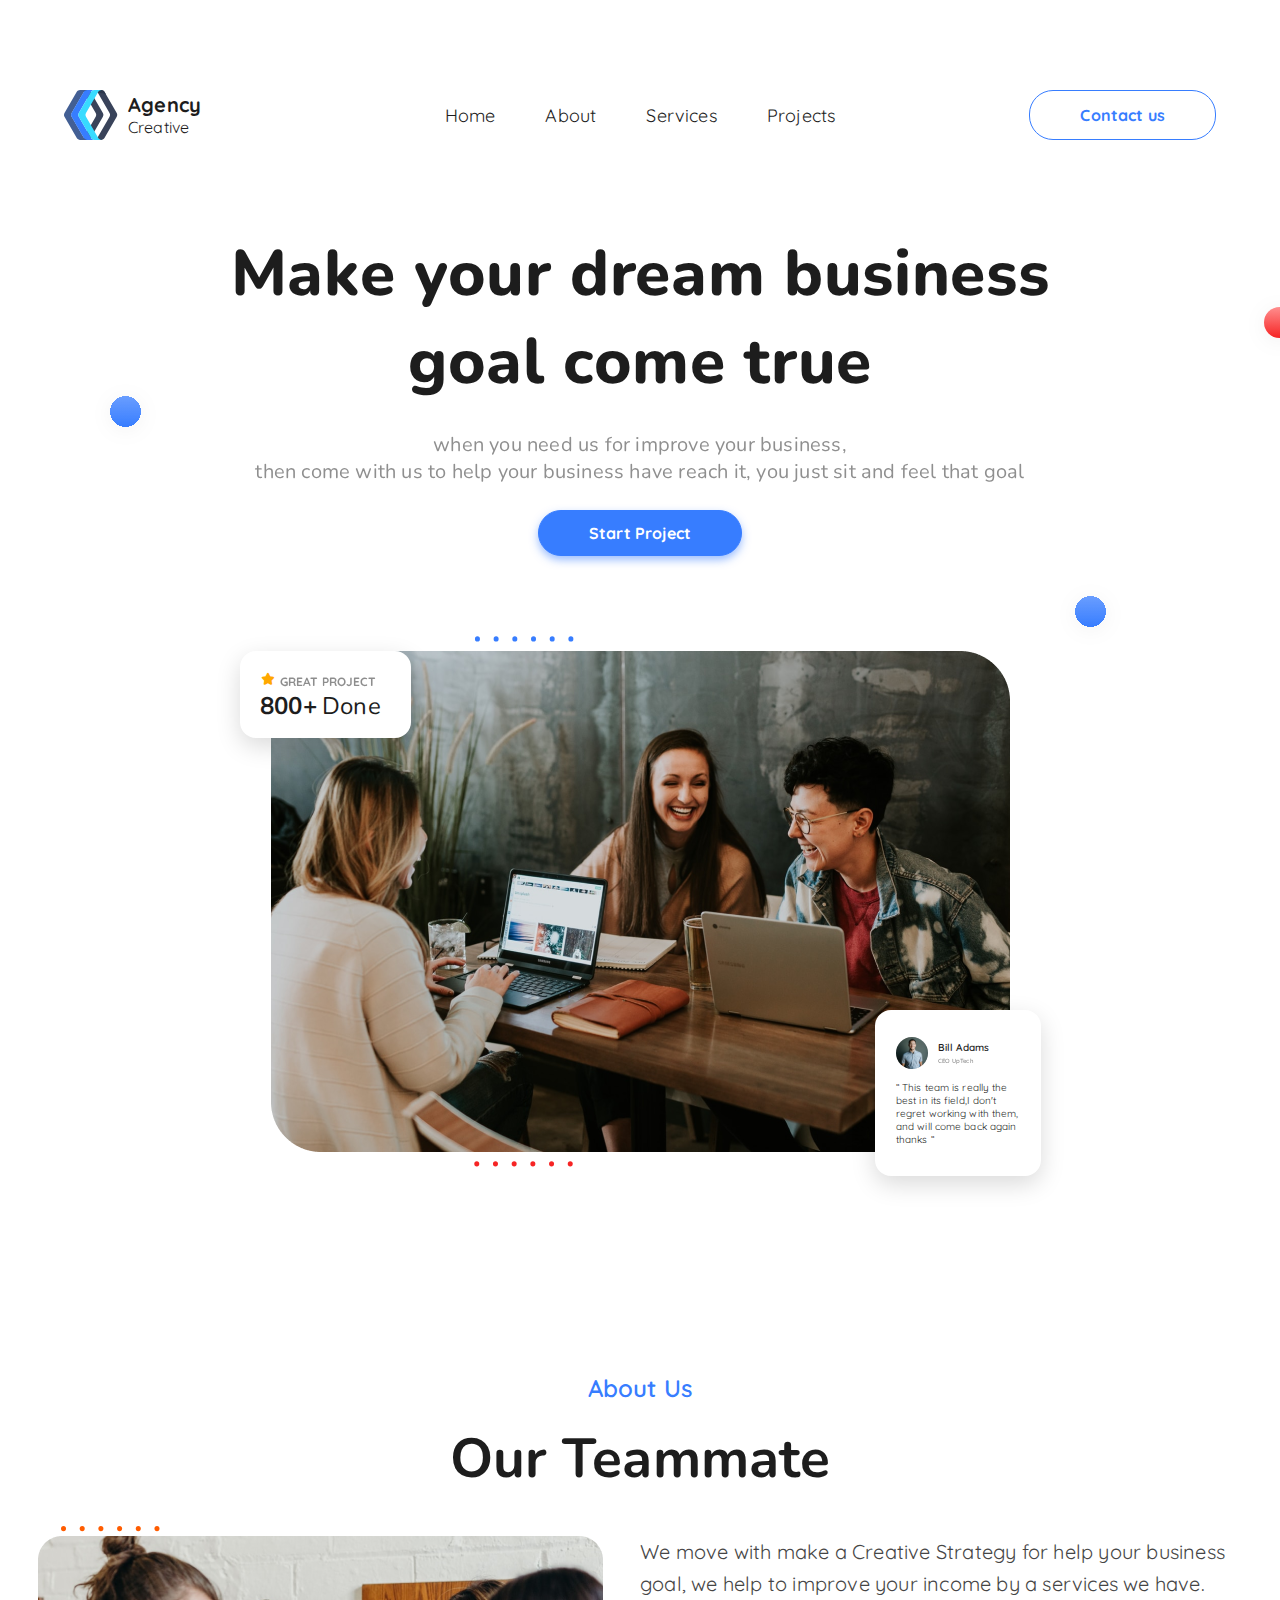
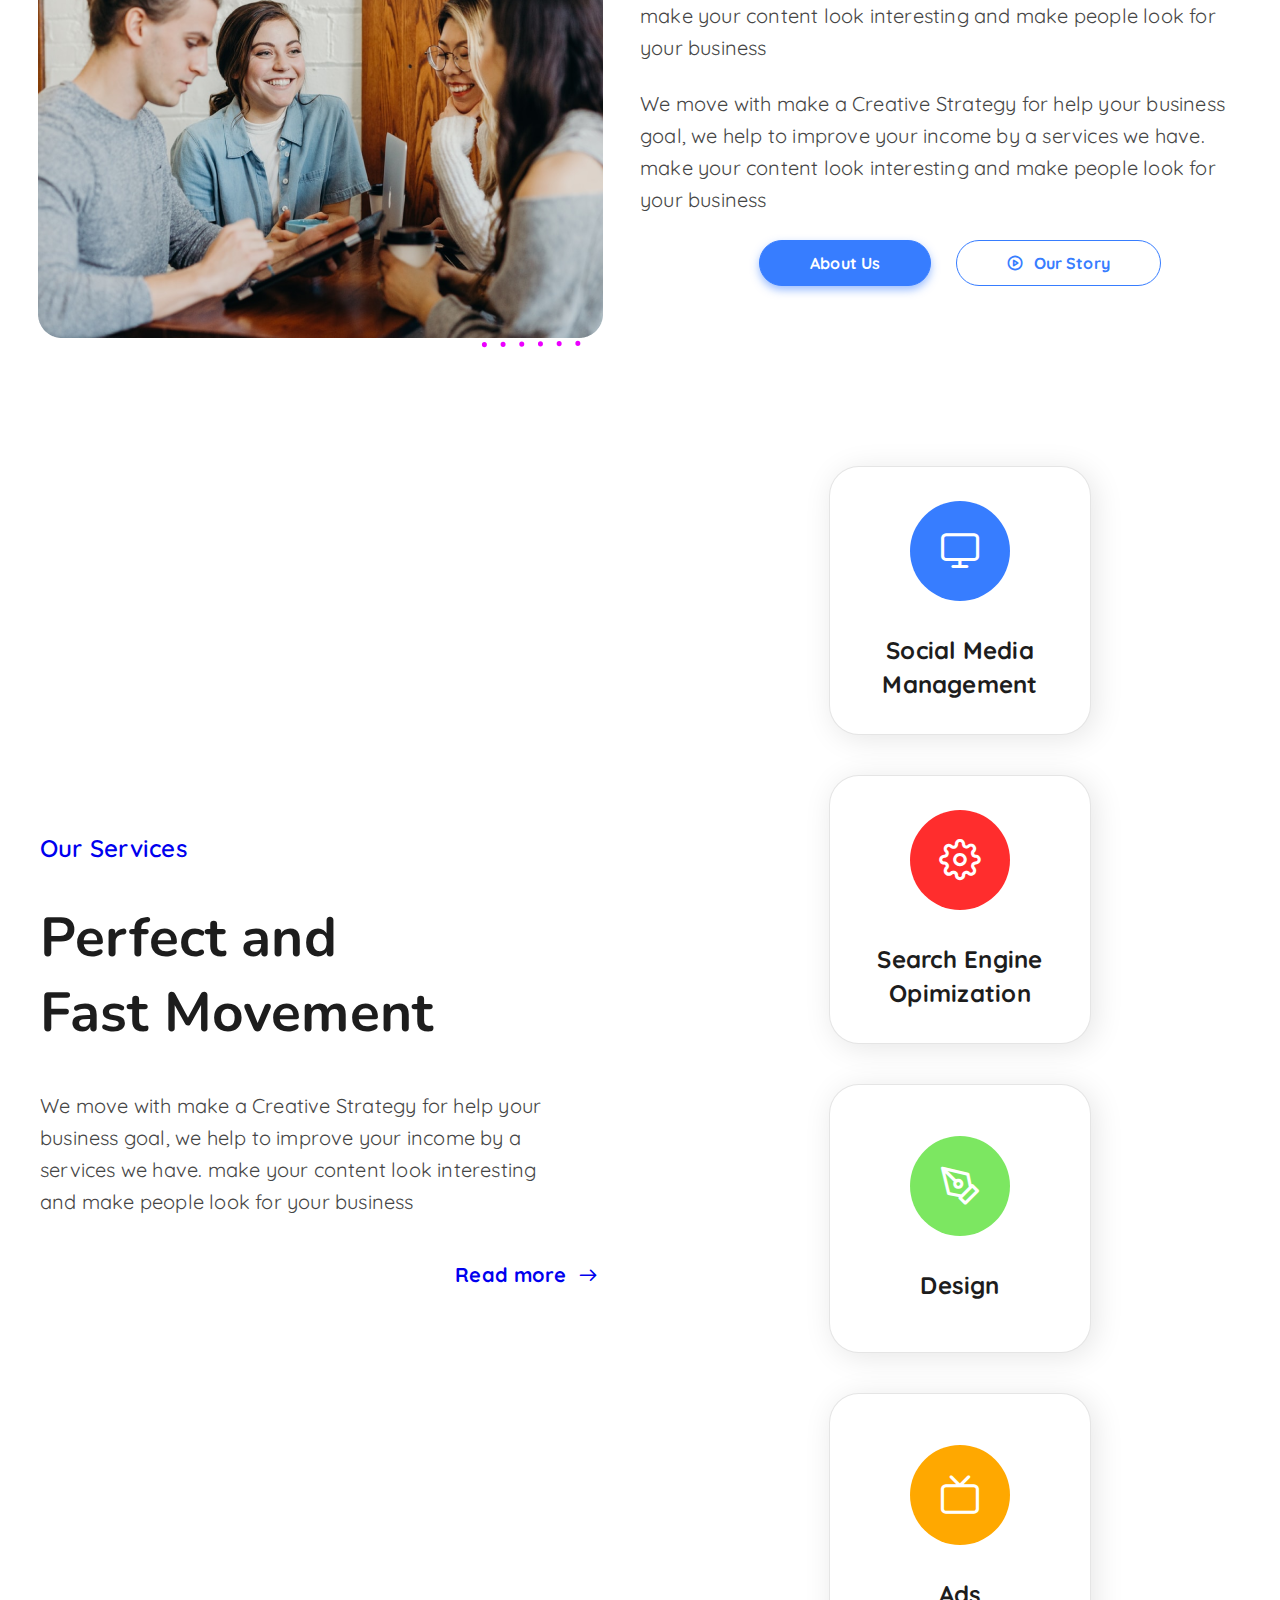
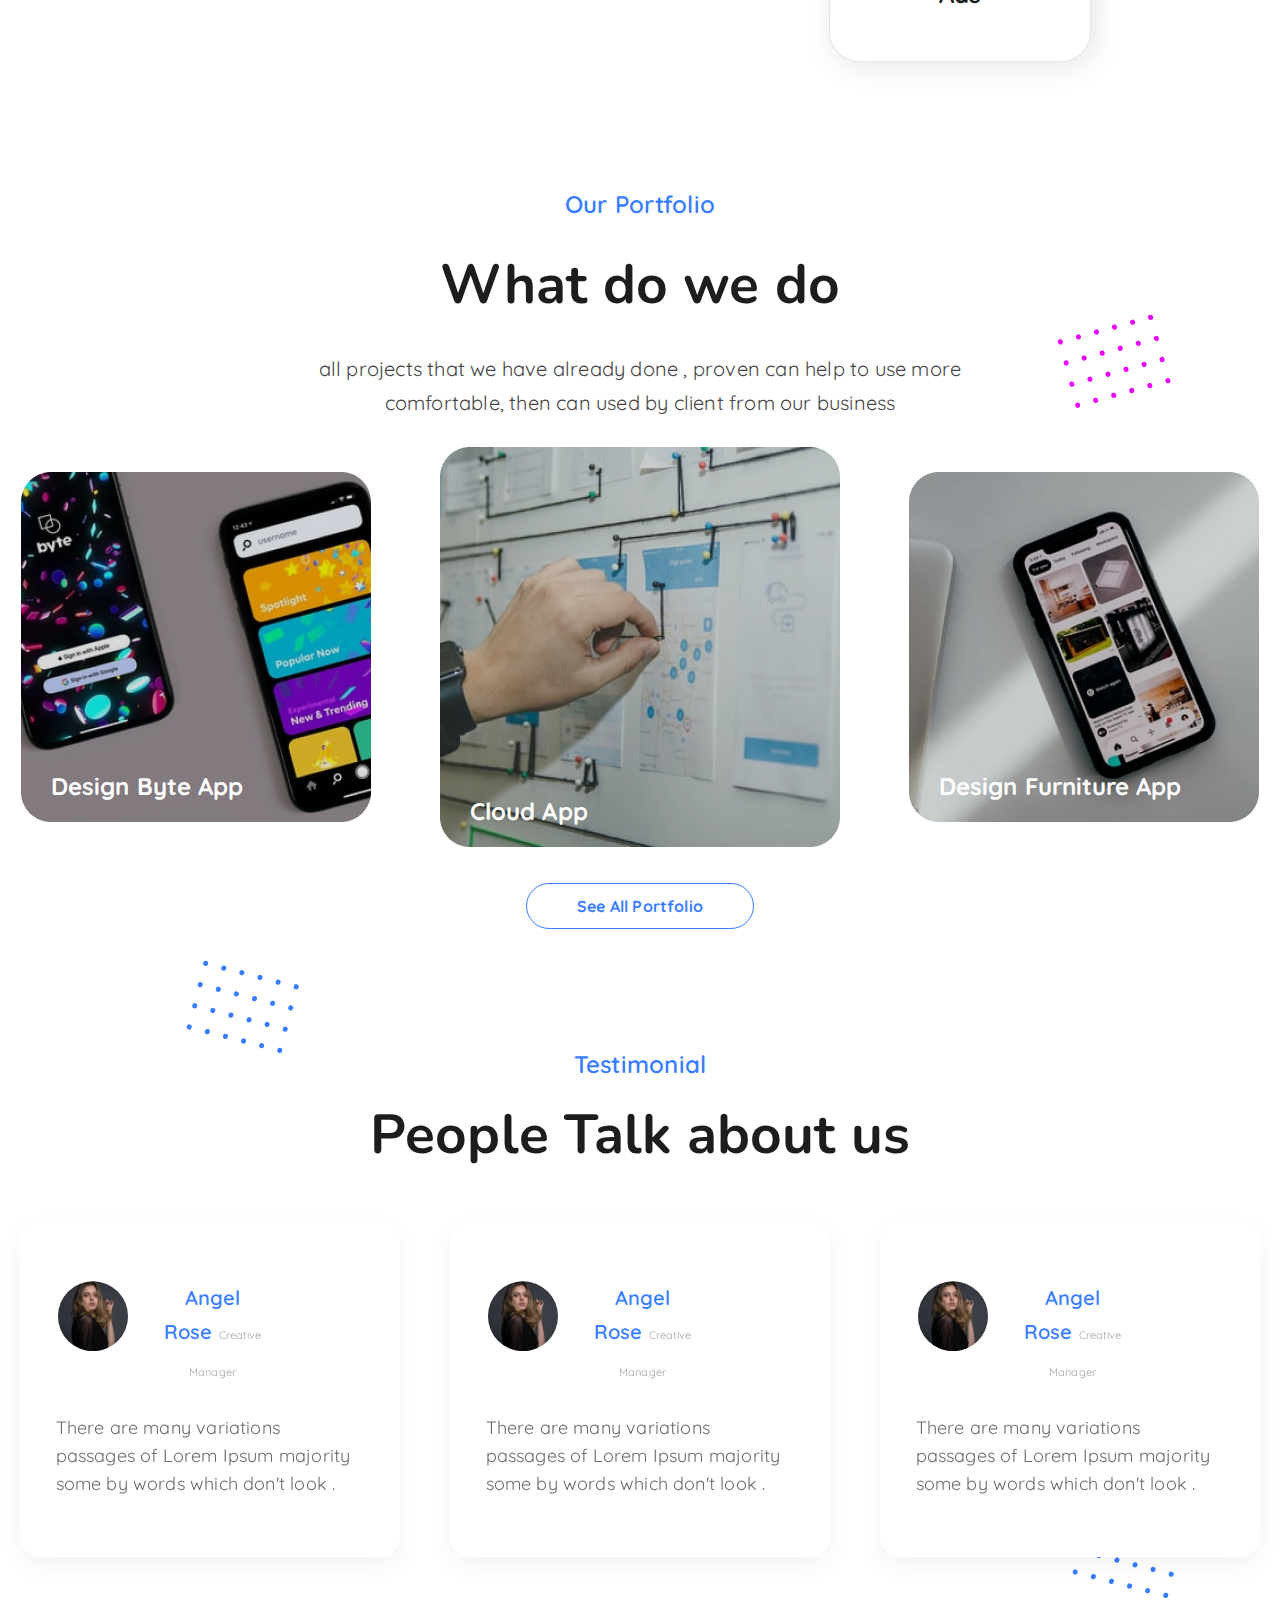
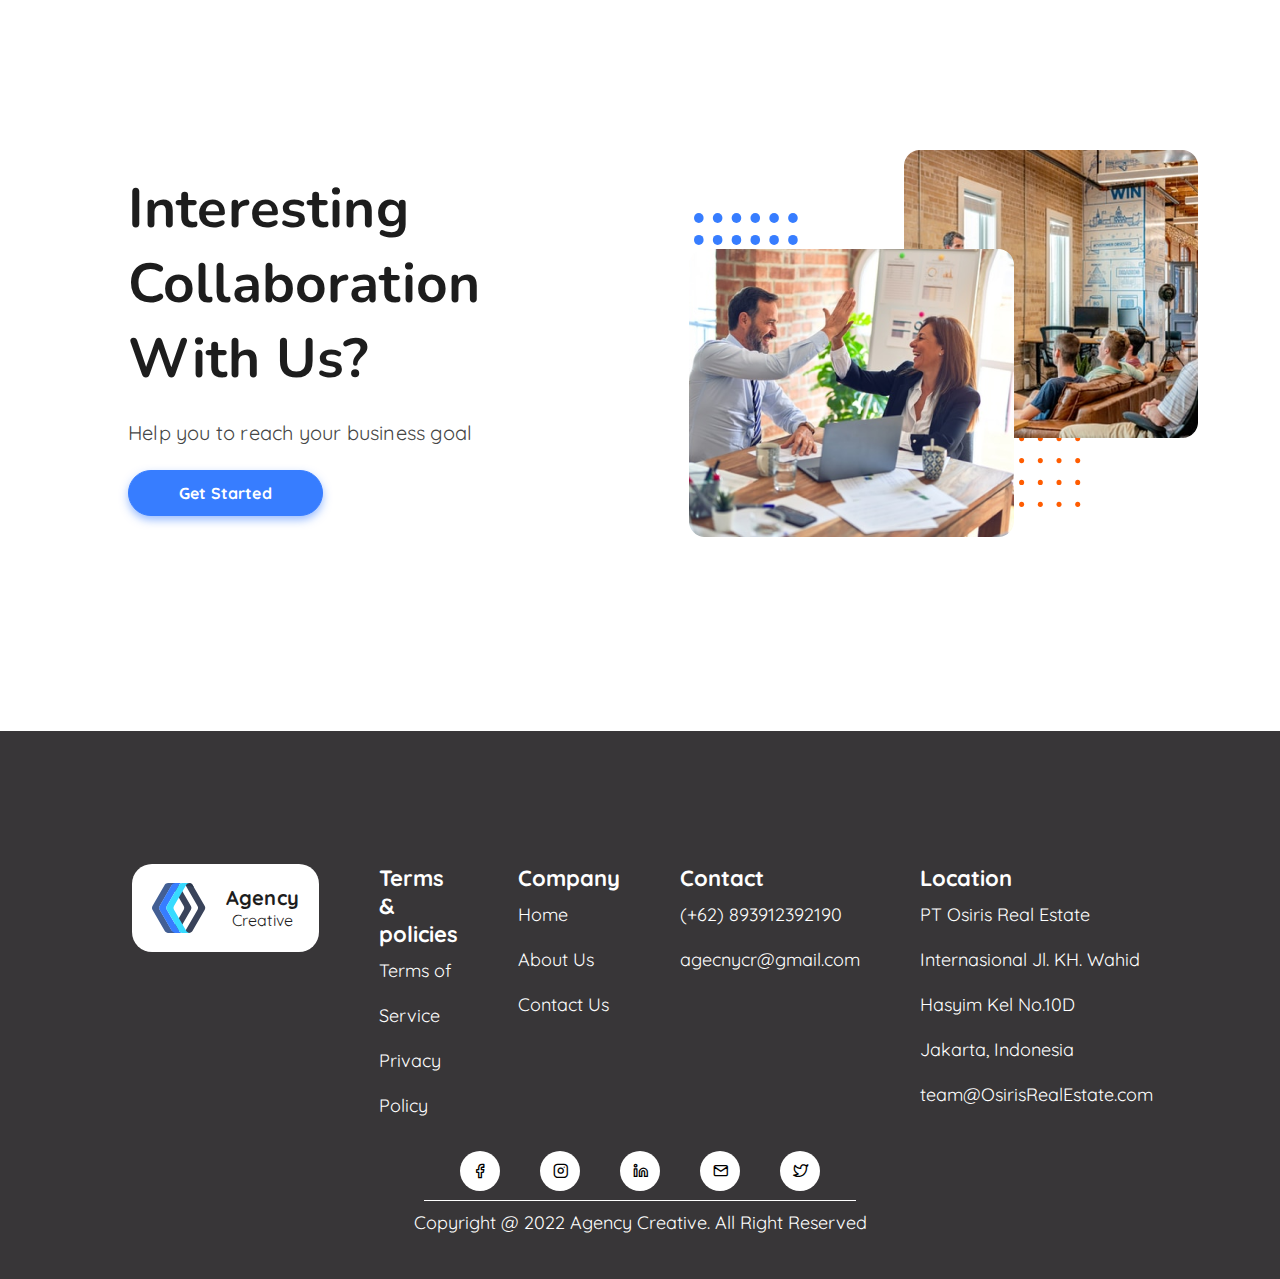
==== commit eb4257b0: "project commet" ====
--- a/index.html
+++ b/index.html
@@ -17,6 +17,7 @@
   </head>
   <body>
     <!-- Landing Page Header part -->
+
     <header class="landing-page-header">
       <div class="container header-container">
         <nav class="navbar">
@@ -37,20 +38,20 @@
               </div>
             </li>
             <li class="navbar-list--item">
-              <ul class="navbar-link--list">
-                <li class="navbar-link--list__item">
+              <div class="navbar-link--list">
+                <div class="navbar-link--list__item">
                   <a href="" class="navbar-list--item__link">Home</a>
-                </li>
-                <li class="navbar-link--list__item">
+                </div>
+                <div class="navbar-link--list__item">
                   <a href="" class="navbar-list--item__link">About</a>
-                </li>
-                <li class="navbar-link--list__item">
+                </div>
+                <div class="navbar-link--list__item">
                   <a href="" class="navbar-list--item__link">Services</a>
-                </li>
-                <li class="navbar-link--list__item">
+                </div>
+                <div class="navbar-link--list__item">
                   <a href="" class="navbar-list--item__link">Projects</a>
-                </li>
-              </ul>
+                </div>
+              </div>
             </li>
             <li class="navbar-list--item list-item--button">
               <button class="navbar-list--item__button common-button-item">
@@ -63,8 +64,10 @@
     </header>
 
     <!-- Landing Page Main part -->
+
     <main>
       <!-- Introduction section -->
+
       <section class="introduction-section">
         <div class="container introduction-container">
           <img
@@ -77,6 +80,12 @@
             alt="RED balll"
             class="red-ball"
           />
+          <img
+            src="./assets/img/blue ball.svg"
+            alt="blue balll"
+            class="blue-ball2"
+          />
+          <img src="./assets/img/red ball.svg" alt="half red ball" class="half-redball">
           <div class="introduction-item">
             <h1 class="introduction-item--title">
               Make your dream business goal come true
@@ -90,11 +99,6 @@
               Start Project
             </button>
           </div>
-          <img
-            src="./assets/img/blue ball.svg"
-            alt="blue balll"
-            class="blue-ball2"
-          />
           <div class="introduction-project">
             <div class="introduction-project--bluedott">
               <img src="./assets/img/blue-dott.svg" alt="blue dotted image" />
@@ -135,7 +139,9 @@
           </div>
         </div>
       </section>
+
       <!-- About section -->
+
       <section class="section-about">
         <div class="container container-section--about">
           <a href="#" class="section-about--mean">About Us</a>
@@ -183,7 +189,9 @@
           </div>
         </div>
       </section>
+
       <!-- Perfect and Fast Movement -->
+
       <section class="move-section">
         <div class="container">
           <div class="movement-item movemnet-item--container">
@@ -231,7 +239,9 @@
           </div>
         </div>
       </section>
+
       <!-- Our Portfolio -->
+
       <section class="portfolio">
         <div class="container">
           <a href="#" class="portfolio-link">Our Portfolio</a>
@@ -266,16 +276,20 @@
           </button>
         </div>
       </section>
+
       <!-- Testimonial -->
+
       <section class="testimonial-section">
         <div class="container">
           <div class="testimonial-section--firstdott">
             <img src="./assets/img/blue-dott.svg" alt="blue dott image" />
           </div>
+          <div class="testimonial-section-paragraf">
           <a href="#" class="testimonial-section--link">Testimonial</a>
           <p class="testimonial-section--title common-style">
             People Talk about us
           </p>
+        </div>
           <div class="testimonial-section--card">
             <div class="testimonial-section--card__item">
               <div class="section-card--item">
@@ -334,7 +348,9 @@
           </div>
         </div>
       </section>
+
       <!-- Interest section -->
+
       <section class="interest-section">
         <div class="container">
           <div class="interest-card">
@@ -376,105 +392,78 @@
           </div>
         </div>
       </section>
-
-      <!-- Footer -->
-      <footer class="footer">
-        <section class="footer-section">
-          <div class="container">
-            <div class="footer-container">
-              <ul class="footer-list">
-                <li class="footer-list--item">
-                  <ul class="footer-list--item__lists">
-                    <li class="lists-item list-card">
-                      <img
-                        src="./assets/img/creative_agency_svg.svg"
-                        alt="creative agency picture or image"
-                      />
-                      <div class="lists-item--paragraf">
-                        <a
-                          href="agency creative page link"
-                          class="lists-item--paragraf__title"
-                          >Agency</a
-                        >
-                        <span class="lists-item--paragraf__subtitle"
-                          >Creative</span
-                        >
-                      </div>
-                    </li>
-                  </ul>
-                </li>
-                <li class="footer-list--item">
-                  <ul class="footer-list--item__lists">
-                    <li class="lists-item">
-                      <span class="lists-item--title">Terms & policies</span>
-                      <p class="lists-item--subtitle">Terms of Service</p>
-                      <p class="lists-item--subtitle">Privacy Policy</p>
-                    </li>
-                  </ul>
-                </li>
-                <li class="footer-list--item">
-                  <ul class="footer-list--item__lists">
-                    <li class="lists-item">
-                      <span class="lists-item--title">Company</span>
-                      <a href="#" class="lists-item--subtitle">Home</a>
-                      <a href="#" class="lists-item--subtitle">About Us</a>
-                      <a href="#" class="lists-item--subtitle"> Contact Us</a>
-                    </li>
-                  </ul>
-                </li>
-                <li class="footer-list--item">
-                  <ul class="footer-list--item__lists">
-                    <li class="lists-item">
-                      <span class="lists-item--title">Contact</span>
-                      <span class="lists-item--subtitle">
-                        (+62) 893912392190</span
-                      >
-                      <span class="lists-item--subtitle"
-                        >agecnycr@gmail.com</span
-                      >
-                    </li>
-                  </ul>
-                </li>
-                <li class="footer-list--item">
-                  <ul class="footer-list--item__lists">
-                    <li class="lists-item">
-                      <span class="lists-item--title">Location</span>
-                      <p class="lists-item--subtitle">
-                        PT Osiris Real Estate Internasional Jl. KH. Wahid Hasyim
-                        Kel No.10D Jakarta, Indonesia team@OsirisRealEstate.com
-                      </p>
-                    </li>
-                  </ul>
-                </li>
-              </ul>
-            </div>
-          </div>
-        </section>
-        <section class="footer-end-section">
-          <div class="container">
-            <div class="footer-icons">
-              <div class="footer-icons--div">
-                <i class="icon-facebook"></i>
-              </div>
-              <div class="footer-icons--div">
-                <i class="icon-instagram"></i>
-              </div>
-              <div class="footer-icons--div">
-                <i class="icon-linkedin"></i>
-              </div>
-              <div class="footer-icons--div">
-                <i class="icon-maill"></i>
-              </div>
-              <div class="footer-icons--div">
-                <i class="icon-twitter"></i>
-              </div>
-            </div>
-            <div class="footer-end--div">
-              <p>Copyright @ 2022 Agency Creative. All Right Reserved</p>
-            </div>
-          </div>
-        </section>
-      </footer>
     </main>
+    <!-- Footer -->
+    <footer class="footer">
+      <section class="footer-section">
+        <div class="container">
+          <div class="footer-container">
+            <ul class="footer-list footer-list--one">
+              <div class="footer-list--item__lists">
+                <img
+                  src="./assets/img/creative_agency_svg.svg"
+                  alt="creative agency picture or image"
+                />
+                <div class="lists-item--paragraf">
+                  <a
+                    href="agency creative page link"
+                    class="lists-item--paragraf__title"
+                    >Agency</a
+                  >
+                  <span class="lists-item--paragraf__subtitle">Creative</span>
+                </div>
+              </div>
+            </ul>
+            <ul class="footer-list ft-width1">
+              <p class="footer-list-bold">Terms & policies</p>
+              <div class="lists-item--title">
+                Terms of Service Privacy Policy
+              </div>
+            </ul>
+            <ul class="footer-list ft-width2">
+              <p class="footer-list-bold">Company</p>
+              <div class="lists-item--title">Home About Us Contact Us</div>
+            </ul>
+            <ul class="footer-list ft-width3">
+              <p class="footer-list-bold">Contact</p>
+              <div class="lists-item--title">
+                (+62) 893912392190 agecnycr@gmail.com
+              </div>
+            </ul>
+            <ul class="footer-list ft-width4">
+              <p class="footer-list-bold">Location</p>
+              <div class="lists-item--title">
+                PT Osiris Real Estate Internasional Jl. KH. Wahid Hasyim Kel
+                No.10D Jakarta, Indonesia team@OsirisRealEstate.com
+              </div>
+            </ul>
+          </div>
+        </div>
+      </section>
+      <section class="footer-end--section">
+        <div class="container">
+          <div class="footer-icons">
+            <div class="footer-icons--div">
+              <i class="icon-facebook"></i>
+            </div>
+            <div class="footer-icons--div">
+              <i class="icon-instagram"></i>
+            </div>
+            <div class="footer-icons--div">
+              <i class="icon-linkedin"></i>
+            </div>
+            <div class="footer-icons--div">
+              <i class="icon-maill"></i>
+            </div>
+            <div class="footer-icons--div">
+              <i class="icon-twitter"></i>
+            </div>
+          </div>
+          <div class="footer-end--div">
+            <p>Copyright @ 2022 Agency Creative. All Right Reserved</p>
+          </div>
+        </div>
+      </section>
+    </footer>
   </body>
 </html>
--- a/assets/css/style.css
+++ b/assets/css/style.css
@@ -33,7 +33,6 @@
   src: url("../fonts/Nunito-ExtraBold.ttf");
   font-weight: 800;
 }
-
 :root {
   --color-black: #1d1d1d;
   --font-quicksand: "Quicksand";
@@ -47,20 +46,37 @@
   --color-green: #7ce761;
   --color-yellow: #ffa800;
 }
+.common-button-item {
+  padding: 12px 50px;
+  border-radius: 24px;
+  display: flex;
+  flex-direction: column;
+  justify-content: center;
+  align-items: center;
+  font-size: 16px;
+  font-weight: 700;
+  font-family: var(--font-quicksand, "Quicksand");
+  letter-spacing: 0.16px;
+}
 .blue-ball {
   position: absolute;
-  top: 120px;
-  left: 94px;
+  top: 15%;
+  left: 7%;
 }
 .red-ball {
   position: absolute;
-  bottom: 160px;
-  left: 294px;
+  bottom: 35%;
+  left: 21%;
 }
 .blue-ball2 {
   position: absolute;
-  top: 250px;
-  right: 120px;
+  top: 35%;
+  right: 12%;
+}
+.half-redball {
+  position: absolute;
+  top: 6%;
+  right: 0%;
 }
 .common-style {
   color: var(--color-black, #1d1d1d);
@@ -77,24 +93,15 @@
   letter-spacing: 0.2px;
 }
 .landing-page-header {
-  width: 100%;
-  height: 190px;
+  height: 230px;
   display: flex;
   align-items: center;
   justify-content: center;
   .header-container {
     width: 90%;
-    height: 100%;
-    display: flex;
-    align-items: center;
-    justify-content: center;
   }
   .navbar {
-    width: 100%;
-    height: 30%;
     .navbar-list {
-      width: 100%;
-      height: 100%;
       display: flex;
       align-items: center;
       justify-content: center;
@@ -102,7 +109,6 @@
       .navbar-list--item {
         width: 100%;
         height: 50px;
-        margin: 3px;
         .navbar-list--item__image img {
           width: 53px;
           height: 49px;
@@ -112,7 +118,6 @@
         .navbar-link--list {
           width: 100%;
           height: 100%;
-          list-style: none;
           display: flex;
           justify-content: center;
           align-items: center;
@@ -130,6 +135,11 @@
     }
   }
 }
+.list-item--button {
+  gap: 10px;
+  display: flex;
+  justify-content: end;
+}
 .navbar-list--item__button {
   background-color: var(--color-white, #fff);
   border: 1px solid var(--color-blue, #377dff);
@@ -140,68 +150,55 @@
   align-items: center;
   gap: 10px;
   .navbar-list--title {
-    width: 72px;
+    display: flex;
+    flex-direction: column;
+    font-family: var(--font-Quicksand, "Quicksand");
+    color: var(--color-black, #1d1d1d);
     .navbar-list--title__paragraf {
+      font-size: 20px;
       color: var(--color-black, #1d1d1d);
-      font-family: var(--font-Quicksand, "Quicksand");
-      font-size: 20px;
       text-decoration: none;
       font-weight: 700;
       line-height: 24px;
       letter-spacing: 0.2px;
     }
     .navbar-list--title__subtitle {
-      color: var(--color-black, #1d1d1d);
-      font-family: var(--font-Quicksand, "Quicksand");
       font-size: 16px;
       font-weight: 400;
       letter-spacing: 0.16px;
     }
   }
 }
-.list-item--button {
-  gap: 10px;
-  display: flex;
-  align-items: center;
-  justify-content: end;
-}
 .introduction-section {
-  width: 100%;
   position: relative;
   .introduction-container {
-    width: 100%;
-    height: 900px;
     display: flex;
     justify-content: center;
     align-items: center;
     flex-direction: column;
     gap: 20px;
     .introduction-item {
-      width: 890px;
-      height: 374px;
       position: relative;
       display: flex;
       justify-content: center;
       align-items: center;
       flex-direction: column;
+      text-align: center;
       gap: 25px;
+      font-family: var(--font-nunito, "Nunito");
       .introduction-item--title {
-        width: 90%;
+        width: 890px;
         color: var(--color-black, #1d1d1d);
-        text-align: center;
-        font-family: var(--font-nunito, "Nunito");
         font-size: 64px;
         font-weight: 800;
         letter-spacing: 0.64px;
       }
       .introduction-item--subtitle {
         color: var(--grey-color, #464646);
-        font-family: var(--font-nunito, "Nunito");
         font-size: 20px;
         font-weight: 400;
         letter-spacing: 0.2px;
         opacity: 0.6;
-        text-align: center;
       }
     }
   }
@@ -211,18 +208,6 @@
   box-shadow: 0px 4px 8px 0px rgba(55, 125, 255, 0.5);
   border: 1px solid var(--color-blue);
   color: var(--color-white, #fff);
-}
-.common-button-item {
-  padding: 12px 50px;
-  border-radius: 24px;
-  display: flex;
-  flex-direction: column;
-  justify-content: center;
-  align-items: center;
-  font-size: 16px;
-  font-weight: 700;
-  font-family: var(--font-quicksand, "Quicksand");
-  letter-spacing: 0.16px;
 }
 .introduction-project {
   width: 65%;
@@ -232,6 +217,49 @@
   justify-content: center;
   align-items: center;
   position: relative;
+  .introduction-project--card {
+    padding: 20px 30px 16px 20px;
+    color: var(--color-black, #1d1d1d);
+    border-radius: 16px;
+    background: var(--color-white, #fff);
+    box-shadow: 0px 8px 24px 0px rgba(0, 0, 0, 0.15);
+    position: absolute;
+    top: 75px;
+    left: 16px;
+    .introduction-project--card__image {
+      object-fit: cover;
+      object-position: center;
+      z-index: 2;
+    }
+    .icon-star-1 {
+      width: 24px;
+      height: 24px;
+      font-weight: 900;
+      color: var(--color-yellow, #f8bd38);
+    }
+    .introduction-project--card__title {
+      width: 100%;
+      font-family: var(--font-Quicksand, "Quicksand");
+      font-size: 12px;
+      font-weight: 700;
+      letter-spacing: 0.12px;
+      opacity: 0.5;
+      text-transform: uppercase;
+    }
+    .introduction-project--card__subtitle {
+      display: flex;
+      gap: 5px;
+      font-family: var(--font-nunito, "Nunito");
+      font-size: 24px;
+      font-weight: 400;
+      letter-spacing: 0.24px;
+      .introduction-project--card__insubtitle {
+        font-family: var(--font-nunito, "Nunito");
+        font-weight: 700;
+        letter-spacing: 0.24px;
+      }
+    }
+  }
   .introduction-project--authorcard {
     width: 166px;
     height: 166px;
@@ -239,6 +267,8 @@
     border-radius: 16px;
     position: absolute;
     right: 15px;
+    color: var(--color-black, #1d1d1d);
+    font-family: var(--font-Quicksand, "Quicksand");
     bottom: 50px;
     background: var(--color-white, #fff);
     box-shadow: 0px 8px 24px 0px rgba(0, 0, 0, 0.15);
@@ -250,8 +280,6 @@
       gap: 10px;
     }
     .introduction-project--authorcard__name {
-      color: var(--color-black, #1d1d1d);
-      font-family: var(--font-Quicksand, "Quicksand");
       font-size: 10px;
       font-weight: 600;
       letter-spacing: 0.1px;
@@ -260,17 +288,12 @@
       gap: 3px;
     }
     .introduction-project--authorcard__subtitle {
-      color: var(--color-black, #1d1d1d);
-      font-family: var(--font-Quicksand, "Quicksand");
       font-size: 6px;
       font-weight: 600;
       letter-spacing: 0.06px;
       opacity: 0.5;
     }
     .introduction-project--authorcard__about {
-      width: 125px;
-      color: var(--color-black, #1d1d1d);
-      font-family: var(--font-nunito, "Nunito");
       font-size: 10px;
       font-weight: 400;
       letter-spacing: 0.1px;
@@ -279,135 +302,86 @@
 }
 .introduction-project--bluedott {
   position: absolute;
-  top: 35px;
-  left: 262px;
+  top: 60px;
+  left: 30%;
   z-index: -1;
 }
 .introduction-project--reddott {
   position: absolute;
-  bottom: 30px;
-  left: 262px;
+  bottom: 55px;
+  left: 30%;
   z-index: -1;
-}
-.introduction-project--card {
-  width: 175px;
-  height: 95px;
-  padding: 20px 30px 16px 20px;
-  color: var(--color-black, #1d1d1d);
-  border-radius: 16px;
-  background: var(--color-white, #fff);
-  box-shadow: 0px 8px 24px 0px rgba(0, 0, 0, 0.15);
-  position: absolute;
-  top: 75px;
-  left: 16px;
-  .introduction-project--card__image {
-    object-fit: cover;
-    object-position: center;
-    z-index: 2;
-  }
-  .icon-star-1 {
-    width: 24px;
-    height: 24px;
-    font-weight: 900;
-    color: var(--color-yellow, #f8bd38);
-  }
-  .introduction-project--card__title {
-    width: 100%;
-    font-family: var(--font-Quicksand, "Quicksand");
-    font-size: 12px;
-    font-weight: 700;
-    letter-spacing: 0.12px;
-    opacity: 0.5;
-    text-transform: uppercase;
-  }
-  .introduction-project--card__subtitle {
-    display: flex;
-    gap: 5px;
-    font-family: var(--font-nunito, "Nunito");
-    font-size: 24px;
-    font-weight: 400;
-    letter-spacing: 0.24px;
-    .introduction-project--card__insubtitle {
-      font-family: var(--font-nunito, "Nunito");
-      font-weight: 700;
-      letter-spacing: 0.24px;
-    }
-  }
 }
 .section-about {
   width: 100%;
-  height: 100%;
-  padding-top: 60px;
+  height: 580px;
   text-align: center;
-  .section-about--mean {
-    color: var(--color-blue, #377dff);
-    font-family: var(--font-Quicksand, "Quicksand");
-    font-size: 24px;
-    font-weight: 600;
-    line-height: 24px;
-    letter-spacing: 0.24px;
-    text-decoration: none;
-  }
-  .section-about--title {
-    margin-top: 20px;
-  }
-  .section-about--card {
-    width: 100%;
-    margin-top: 40px;
-    display: flex;
-    justify-content: center;
-    align-items: center;
-    .section-about--card__item {
-      width: 50%;
-      height: 402px;
-      position: relative;
-      .card-item--odott {
-        position: absolute;
-        top: -10px;
-        left: 61px;
-        z-index: -1;
-      }
-      .card-item--vdott {
-        position: absolute;
-        bottom: -10px;
-        right: 59px;
-        z-index: -1;
-      }
-      .card-item-buttons {
-        display: flex;
-        align-items: center;
-        justify-self: center;
-        gap: 25px;
-      }
-      .about-section--item__subtitle {
-        margin-bottom: 24px;
-        text-align: left;
-        width: 610px;
-        height: 128px;
-        color: var(--color-grey, #464646);
-        font-family: var(--font-Quicksand, "Quicksand");
-        font-size: 20px;
-        font-weight: 400;
-        line-height: 32px;
-        letter-spacing: 0.2px;
-      }
-      .about-section--item__button {
-        display: flex;
-        align-items: center;
-        justify-content: center;
-        flex-direction: row;
-        gap: 10px;
-        .icon-play-circle {
-          font-weight: 900;
-          color: var(--color-blue, #377dff);
-        }
-      }
-    }
-  }
-}
-.container-section--about {
-  width: 100%;
-  margin-top: 150px;
+  font-family: var(--font-Quicksand, "Quicksand");
+  .container-section--about {
+    margin-top: 150px;
+    .section-about--mean {
+      color: var(--color-blue, #377dff);
+      font-size: 24px;
+      font-weight: 600;
+      line-height: 24px;
+      letter-spacing: 0.24px;
+      text-decoration: none;
+    }
+    .section-about--title {
+      margin-top: 20px;
+    }
+    .section-about--card {
+      margin-top: 40px;
+      display: flex;
+      justify-content: center;
+      align-items: center;
+      .section-about--card__item {
+        width: 50%;
+        height: 402px;
+        position: relative;
+        .card-item--odott {
+          position: absolute;
+          top: -10px;
+          left: 61px;
+          z-index: -1;
+        }
+        .card-item--vdott {
+          position: absolute;
+          bottom: -10px;
+          right: 59px;
+          z-index: -1;
+        }
+        .card-item-buttons {
+          display: flex;
+          align-items: center;
+          justify-self: center;
+          gap: 25px;
+        }
+        .about-section--item__subtitle {
+          margin-bottom: 24px;
+          text-align: left;
+          width: 610px;
+          height: 128px;
+          color: var(--color-grey, #464646);
+          font-size: 20px;
+          font-weight: 400;
+          line-height: 32px;
+          letter-spacing: 0.2px;
+        }
+        .about-section--item__button {
+          display: flex;
+          align-items: center;
+          justify-content: center;
+          flex-direction: row;
+          gap: 10px;
+          .icon-play-circle {
+            font-weight: 900;
+            color: var(--color-blue, #377dff);
+          }
+        }
+      }
+    }
+  }
 }
 .movemnet-item--container {
   display: flex;
@@ -417,25 +391,19 @@
   padding: 0px 100px;
 }
 .move-section {
-  width: 100%;
-  height: 100%;
-  padding: 200px 100px 130px 100px;
-  margin-top: 12px;
+  margin-top: 70px;
   .container {
-    width: 100%;
-    height: 100%;
     display: flex;
     .movement-item {
       width: 50%;
-      height: 100%;
       display: flex;
       justify-content: center;
       flex-wrap: wrap;
       gap: 40px;
       padding: 40px;
+      color: var(--color-blue, #377dff);
+      font-family: var(--font-Quicksand, "Quicksand");
       .movement-item--link {
-        color: var(--color-blue, #377dff);
-        font-family: var(--font-Quicksand, "Quicksand");
         font-size: 24px;
         font-weight: 600;
         line-height: 24px;
@@ -444,15 +412,12 @@
       }
       .movement-item--title {
         width: 419px;
-        line-height: 130%;
       }
       .movement-item--subtitle {
         width: 520px;
         line-height: 32px;
       }
       .movement-item--read {
-        color: var(--color-blue, #377dff);
-        font-family: var(--font-Quicksand, "Quicksand");
         font-size: 20px;
         font-weight: 700;
         line-height: 34px;
@@ -485,7 +450,6 @@
         .movement-item--card__circle {
           width: 100px;
           height: 100px;
-          background-color: aqua;
           display: flex;
           justify-content: center;
           font-size: 42px;
@@ -518,19 +482,82 @@
     }
   }
 }
+.portfolio {
+  width: 100%;
+  height: 760px;
+  text-align: center;
+  margin: 90px 0px;
+  .container {
+    position: relative;
+    font-family: var(--font-Quicksand, "Quicksand");
+    .portfolio--violetdott {
+      transform: rotate(-14.484deg);
+      position: absolute;
+      top: 18%;
+      right: 9%;
+    }
+    .portfolio-button {
+      margin: auto;
+      margin-top: 34px;
+    }
+    .portfolio-link {
+      color: var(--color-blue, #377dff);
+      font-size: 24px;
+      font-weight: 600;
+      line-height: 24px;
+      letter-spacing: 0.24px;
+      text-decoration: none;
+    }
+    .portfolio-title {
+      padding-top: 30px;
+    }
+    .portfolio-subtitle {
+      width: 674px !important;
+      height: 67px;
+      padding-top: 30px;
+      color: var(--color-grey, #464646);
+      margin: auto;
+      text-align: center;
+      display: block;
+      font-size: 20px;
+      font-weight: 400;
+      line-height: 34px;
+      letter-spacing: 0.2px;
+    }
+  }
+  .portfolio-container {
+    width: 100%;
+    margin-top: 60px;
+    height: 400px;
+    display: flex;
+    align-items: center;
+    justify-content: center;
+    gap: 69px;
+    .portfolio-container--card {
+      position: relative;
+    }
+    .portfolio-container--card__title {
+      color: var(--color-white, #fff);
+      font-size: 24px;
+      font-weight: 700;
+      line-height: 0px;
+      letter-spacing: 0.072px;
+      position: absolute;
+      bottom: 40px;
+      left: 30px;
+    }
+  }
+}
 .testimonial-section {
   width: 100%;
   height: 504px;
   text-align: center;
   margin-top: 100px;
   .container {
-    width: 90%;
-    height: 100%;
     position: relative;
-    margin: auto;
+    font-family: var(--font-Quicksand, "Quicksand");
     .testimonial-section--link {
       color: var(--color-blue, #377dff);
-      font-family: var(--font-Quicksand, "Quicksand");
       font-size: 24px;
       font-weight: 600;
       line-height: 24px;
@@ -566,11 +593,12 @@
           .section-card--img {
             width: 70px;
             height: 70px;
+            object-fit: cover;
+            object-position: center;
           }
           .secction-card--authorname {
             width: 109px;
             color: var(--color-blue, #377dff);
-            font-family: var(--font-Quicksand, "Quicksand");
             font-size: 20px;
             font-weight: 600;
             line-height: 34px;
@@ -580,7 +608,6 @@
             width: 93px;
             opacity: 0.5;
             color: var(--color-gray, #464646);
-            font-family: var(--font-Quicksand, "Quicksand");
             font-size: 11px;
             font-weight: 400;
             line-height: 34px;
@@ -592,7 +619,6 @@
           opacity: 0.8;
           text-align: left;
           color: var(--color-grey, #464646);
-          font-family: var(--font-Quicksand, "Quicksand");
           font-size: 18px;
           font-weight: 400;
           line-height: 28px;
@@ -603,22 +629,21 @@
   }
   .testimonial-section--secdott {
     position: absolute;
-    bottom: -37px;
-    right: 47px;
+    bottom: -7%;
+    right: 8%;
     transform: rotate(14.484deg);
     z-index: -1;
   }
   .testimonial-section--firstdott {
     position: absolute;
-    top: -37px;
-    left: 210px;
+    top: -16%;
+    left: 15%;
     transform: rotate(14.484deg);
   }
 }
 .interest-section {
   width: 100%;
   height: 775px;
-  margin-top: 70px;
   display: flex;
   align-items: center;
   justify-content: center;
@@ -627,13 +652,9 @@
     height: 50%;
     position: relative;
     display: flex;
-    align-items: center;
-    justify-content: center;
     gap: 70px;
     .interest-card {
       width: 50%;
-      height: 100%;
-      padding: 20px;
       position: relative;
       display: flex;
       align-items: start;
@@ -680,190 +701,111 @@
     }
   }
 }
-.portfolio {
+.footer {
   width: 100%;
-  height: 760px;
-  text-align: center;
-  .container {
-    position: relative;
-    .portfolio--violetdott {
-      transform: rotate(-14.484deg);
-      position: absolute;
-      top: 120px;
-      right: 100px;
-    }
-    .portfolio-button {
-      margin: auto;
-      margin-top: 34px;
-    }
-    .portfolio-link {
-      color: var(--color-blue, #377dff);
-      font-family: var(--font-Quicksand, "Quicksand");
-      font-size: 24px;
-      font-weight: 600;
-      line-height: 24px;
-      letter-spacing: 0.24px;
-      text-decoration: none;
-    }
-    .portfolio-title {
-      padding-top: 30px;
-    }
-    .portfolio-subtitle {
-      width: 674px !important;
-      height: 67px;
-      padding-top: 30px;
-      color: var(--color-grey, #464646);
-      margin: auto;
-      text-align: center;
-      display: block;
-      font-family: var(--font-Quicksand, "Quicksand");
-      font-size: 20px;
-      font-weight: 400;
-      line-height: 34px;
-      letter-spacing: 0.2px;
-    }
-  }
-  .portfolio-container {
+  height: 548px;
+  background: var(--color-lightblack, #383638);
+  font-family: var(--font-quicksand, "Quicksand");
+  .footer-end--div {
     width: 100%;
-    margin-top: 60px;
-    height: 400px;
+    color: var(--color-white, #fff) !important;
+    font-size: 18px;
+    font-weight: 400;
+    text-align: center;
+    margin-top: 10px;
+  }
+  .footer-icons {
+    width: 40%;
+    height: 60px;
     display: flex;
     align-items: center;
     justify-content: center;
-    gap: 69px;
-    .portfolio-container--card {
-      position: relative;
-    }
-    .portfolio-container--card__title {
-      color: var(--color-white, #fff);
-      font-family: var(--font-Quicksand, "Quicksand");
-      font-size: 24px;
-      font-weight: 700;
-      line-height: 0px;
-      letter-spacing: 0.072px;
-      position: absolute;
-      bottom: 40px;
-      left: 30px;
-    }
-  }
-}
-.footer {
-  width: 100%;
-  background-color: var(--color-lightblack, #383638);
-  height: 548px;
-  .footer-section {
-    padding-top: 80px;
-  }
-  .footer-end-section {
-    margin-top: 100px;
-  }
-  .container {
-    width: 100%;
-    height: 100%;
-    .footer-icons {
-      width: 500px;
-      margin: auto;
-      height: 50px;
-      border-bottom: 1px solid var(--color-white, #fff);
-      display: flex;
-      justify-content: center;
-      align-items: center;
-      gap: 40px;
-      .footer-icons--div {
-        width: 40px;
-        height: 40px;
-        border-radius: 50%;
-        background-color: var(--color-white, #fff);
-        display: flex;
-        justify-content: center;
-        align-items: center;
-      }
-    }
-    .footer-end--div {
-      text-align: center;
-      margin-top: 15px;
-      color: var(--color-white, #fff);
-      font-family: var(--font-Quicksand, "Quicksand");
-      font-size: 18px;
-      font-weight: 400;
-    }
-    .footer-list {
-      width: 100%;
-      height: 100%;
-      list-style: none;
+    gap: 40px;
+    border-bottom: 1px solid var(--color-white, #fff);
+    margin: auto;
+    .footer-icons--div {
+      width: 40px;
+      height: 40px;
+      border-radius: 50%;
+      background-color: var(--color-white, #fff);
       display: flex;
       align-items: center;
       justify-content: center;
-      flex-direction: row;
-      gap: 10px;
-      .footer-list--item {
-        width: 100%;
-        height: 100%;
-        display: flex;
-        margin: 3px;
-        align-items: center;
-        justify-content: center;
+    }
+  }
+  .container {
+    padding: 130px 100px 0px 100px;
+    .footer-container {
+      width: 90%;
+      height: 150px;
+      margin: auto;
+      display: flex;
+      align-items: center;
+      justify-content: center;
+      .ft-width1 {
+        width: 200px !important;
+      }
+      .ft-width2 {
+        width: 102px !important;
+      }
+      .ft-width3 {
+        width: 190px !important;
+      }
+      .ft-width4 {
+        width: 228px !important;
+      }
+      .footer-list {
+        width: 20%;
+        height: 145px;
+        margin: 30px;
+        color: var(--color-white, #fff);
+        .footer-list-bold {
+          font-size: 22px;
+          font-weight: 700;
+        }
+        .lists-item--title {
+          font-size: 18px;
+          font-weight: 300;
+          line-height: 45px;
+        }
         .footer-list--item__lists {
-          list-style: none;
+          width: 187px;
+          height: 88px;
+          border-radius: 20px;
+          background-color: var(--color-white, #fff);
           display: flex;
+          justify-content: center;
           align-items: center;
-          justify-content: center;
-          flex-direction: column;
-          gap: 10px;
-        }
-        .lists-item {
-          display: flex;
+          flex-direction: row;
           gap: 20px;
-          justify-content: center;
-          flex-direction: column;
-          .lists-item--title {
-            color: var(--color-white, #fff);
-            font-family: var(--font-Quicksand, "Quicksand");
-            font-size: 22px;
-            font-weight: 700;
+          .footer-list--item__lists > img {
+            width: 53.229px;
+            height: 50.01px;
           }
-          .lists-item--subtitle {
-            width: 284px;
-            color: var(--color-white, #fff);
-            font-family: var(--font-Quicksand, "Quicksand");
-            font-size: 18px;
-            font-weight: 300;
-            text-decoration: none;
-            line-height: 50px;
-          }
-        }
-      }
-    }
-  }
-}
-.list-card {
-  width: 187px;
-  height: 88px;
-  border-radius: 20px;
-  background: var(--color-white, #fff);
+        }
+        .lists-item--paragraf__title {
+          text-decoration: none;
+          color: var(--color-black, #1d1d1d);
+          font-size: 20px;
+          font-weight: 700;
+          line-height: 24px;
+          letter-spacing: 0.2px;
+        }
+        .lists-item--paragraf__subtitle {
+          color: var(--color-black, #1d1d1d);
+          font-size: 16px;
+          font-weight: 400;
+          letter-spacing: 0.16px;
+        }
+      }
+    }
+  }
+}
+.lists-item--paragraf {
   display: flex;
-  flex-direction: row !important;
-  gap: 10px;
-  .lists-item--paragraf {
-    display: flex;
-    align-items: center;
-    justify-content: center;
-    flex-direction: column;
-    .lists-item--paragraf__title {
-      color: var(--color-black, #1d1d1d);
-      font-family: var(--font-Quicksand, "Quicksand");
-      font-size: 20px;
-      font-weight: 700;
-      line-height: 24px;
-      letter-spacing: 0.2px;
-      text-decoration: none;
-    }
-    .lists-item--paragraf__subtitle {
-      color: var(--color-black, #1d1d1d);
-      font-family: var(--font-Quicksand, "Quicksand");
-      font-size: 16px;
-      font-weight: 400;
-      letter-spacing: 0.16px;
-    }
-  }
-}
+  align-items: center;
+  justify-content: center;
+  flex-direction: column;
+}
+
+/* 844 row */
